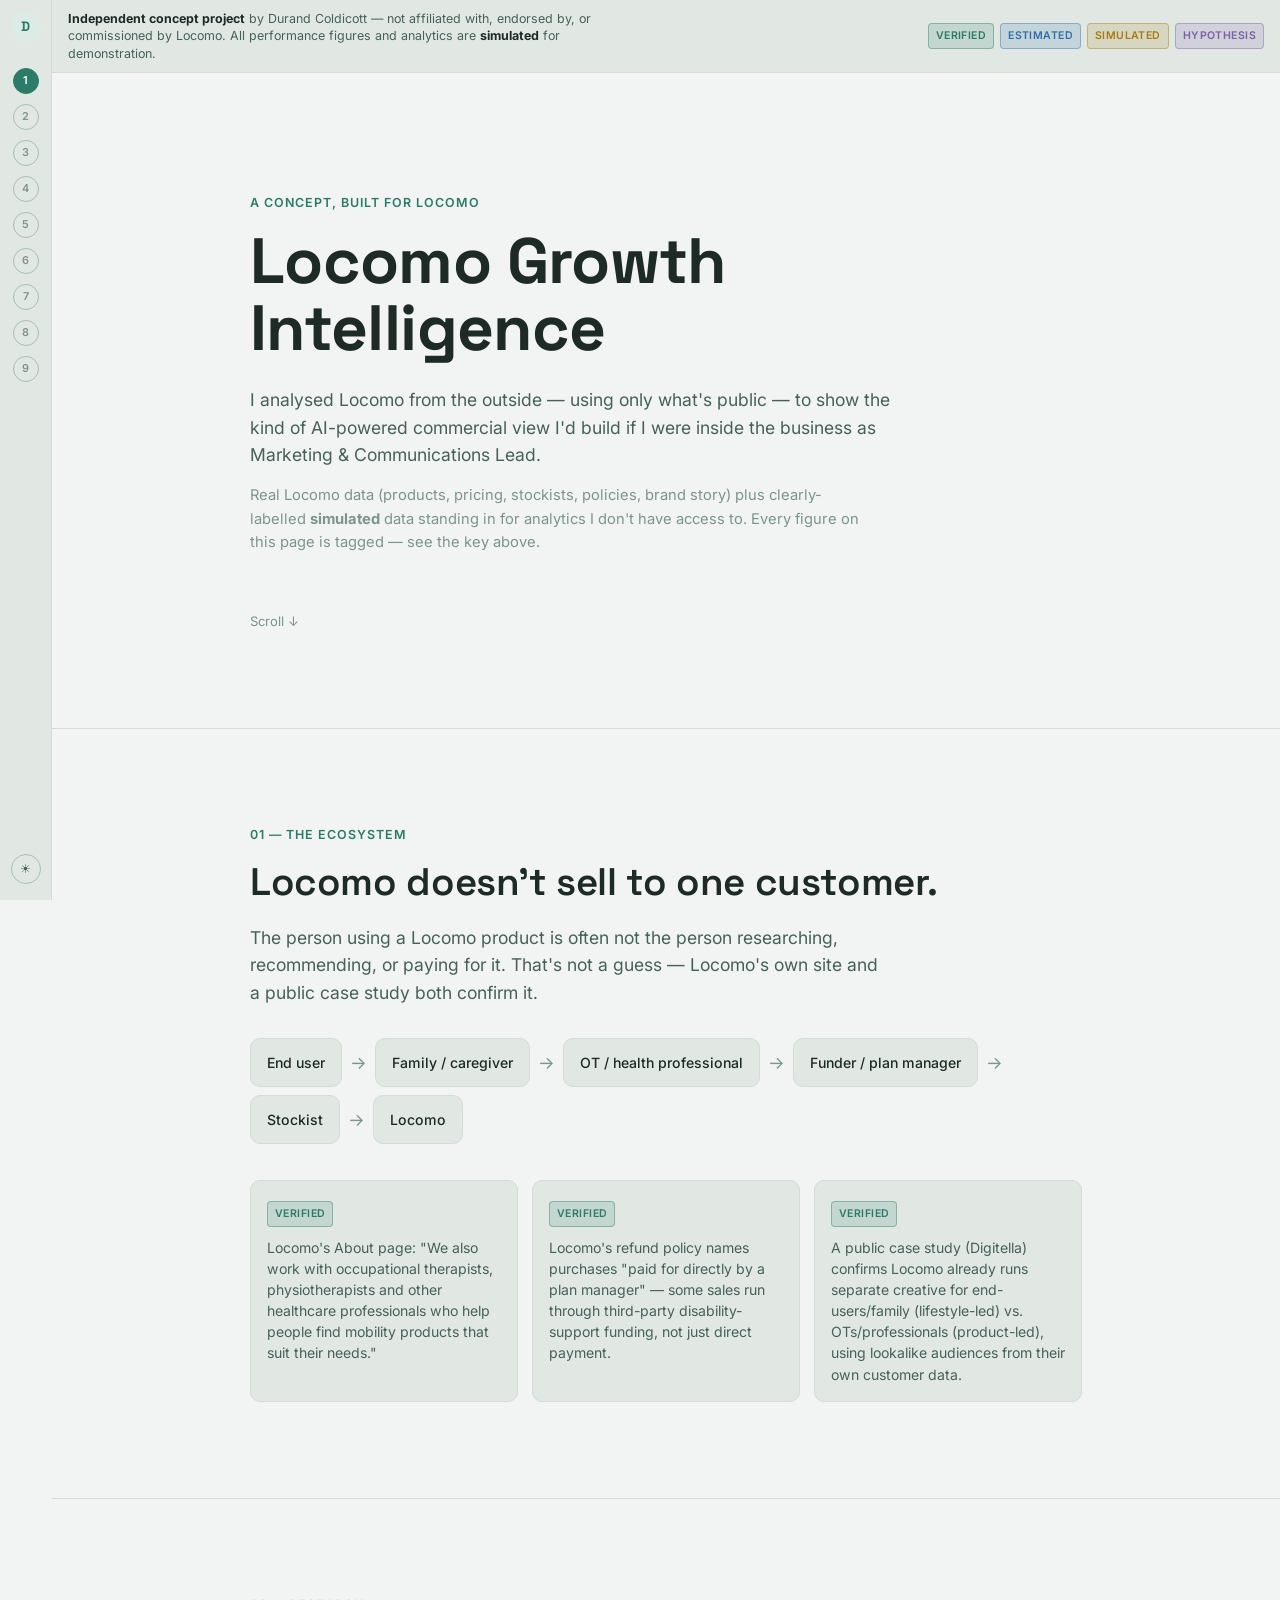
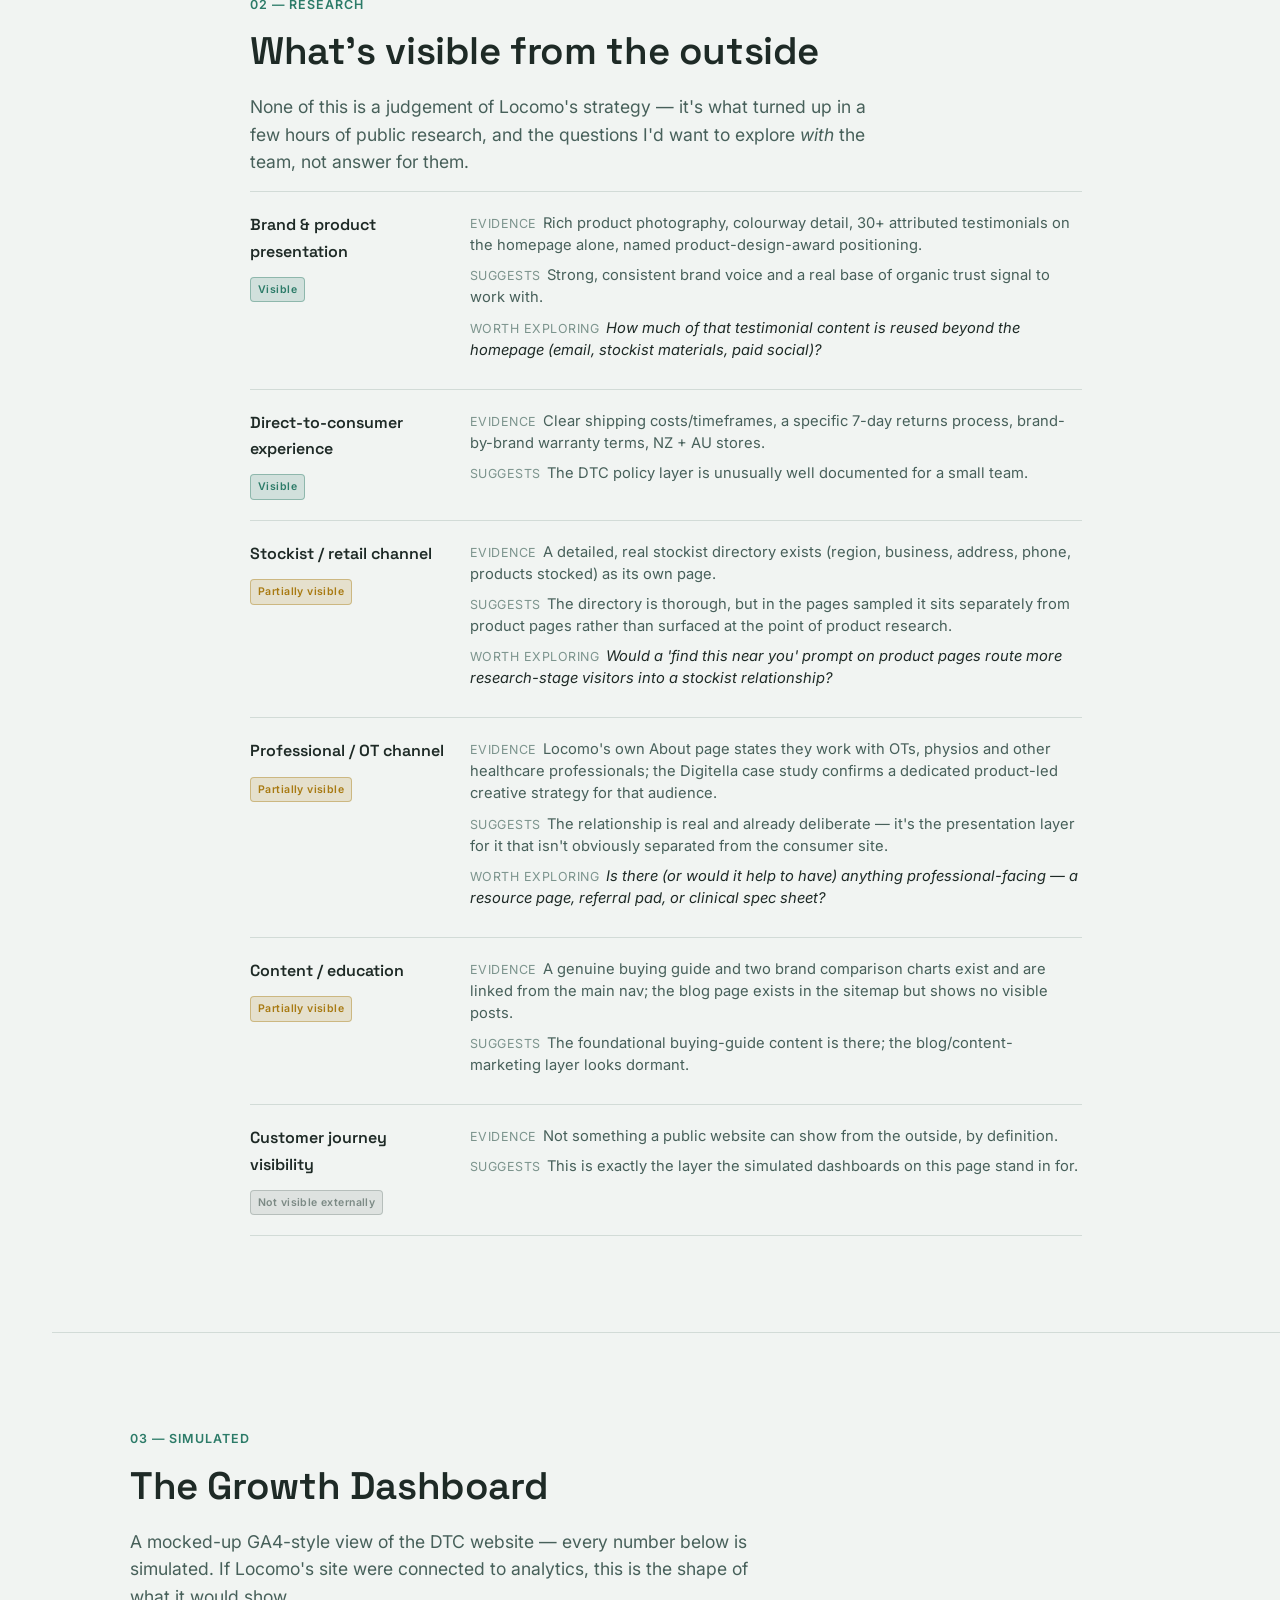
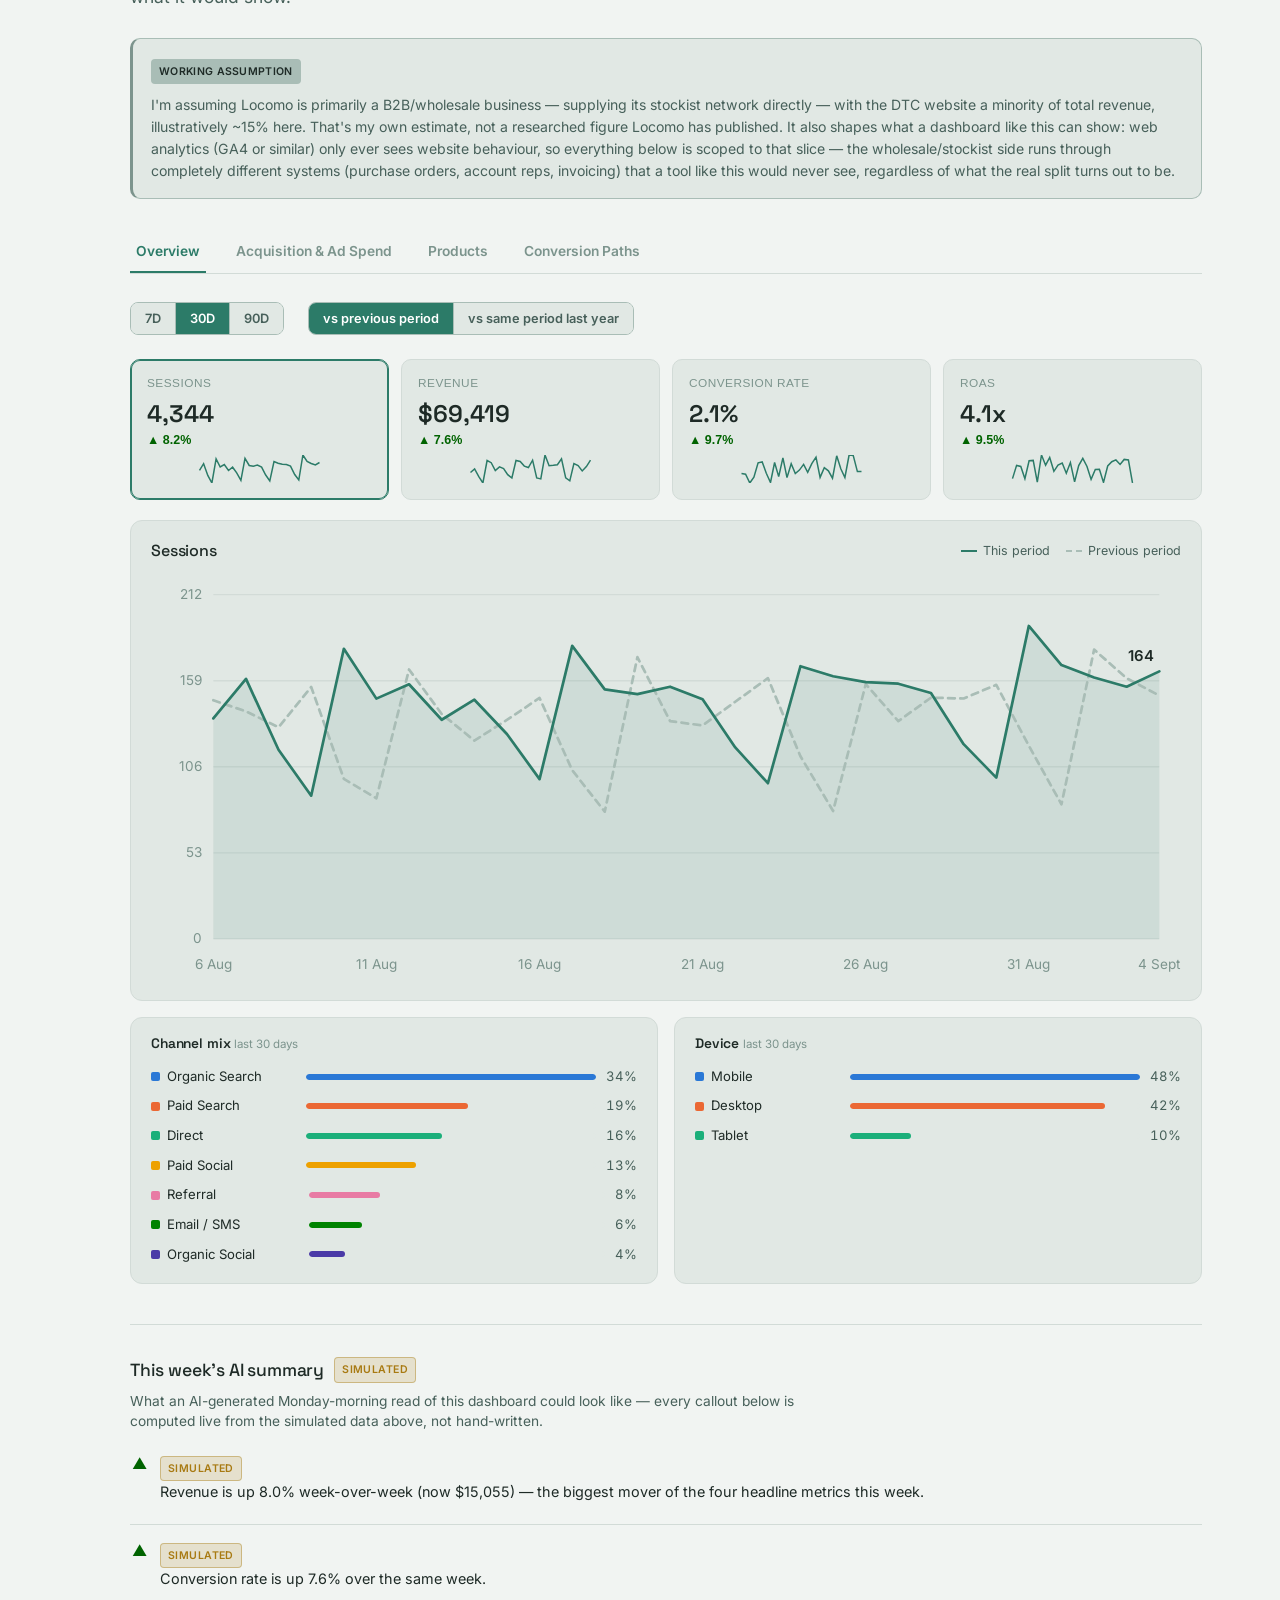
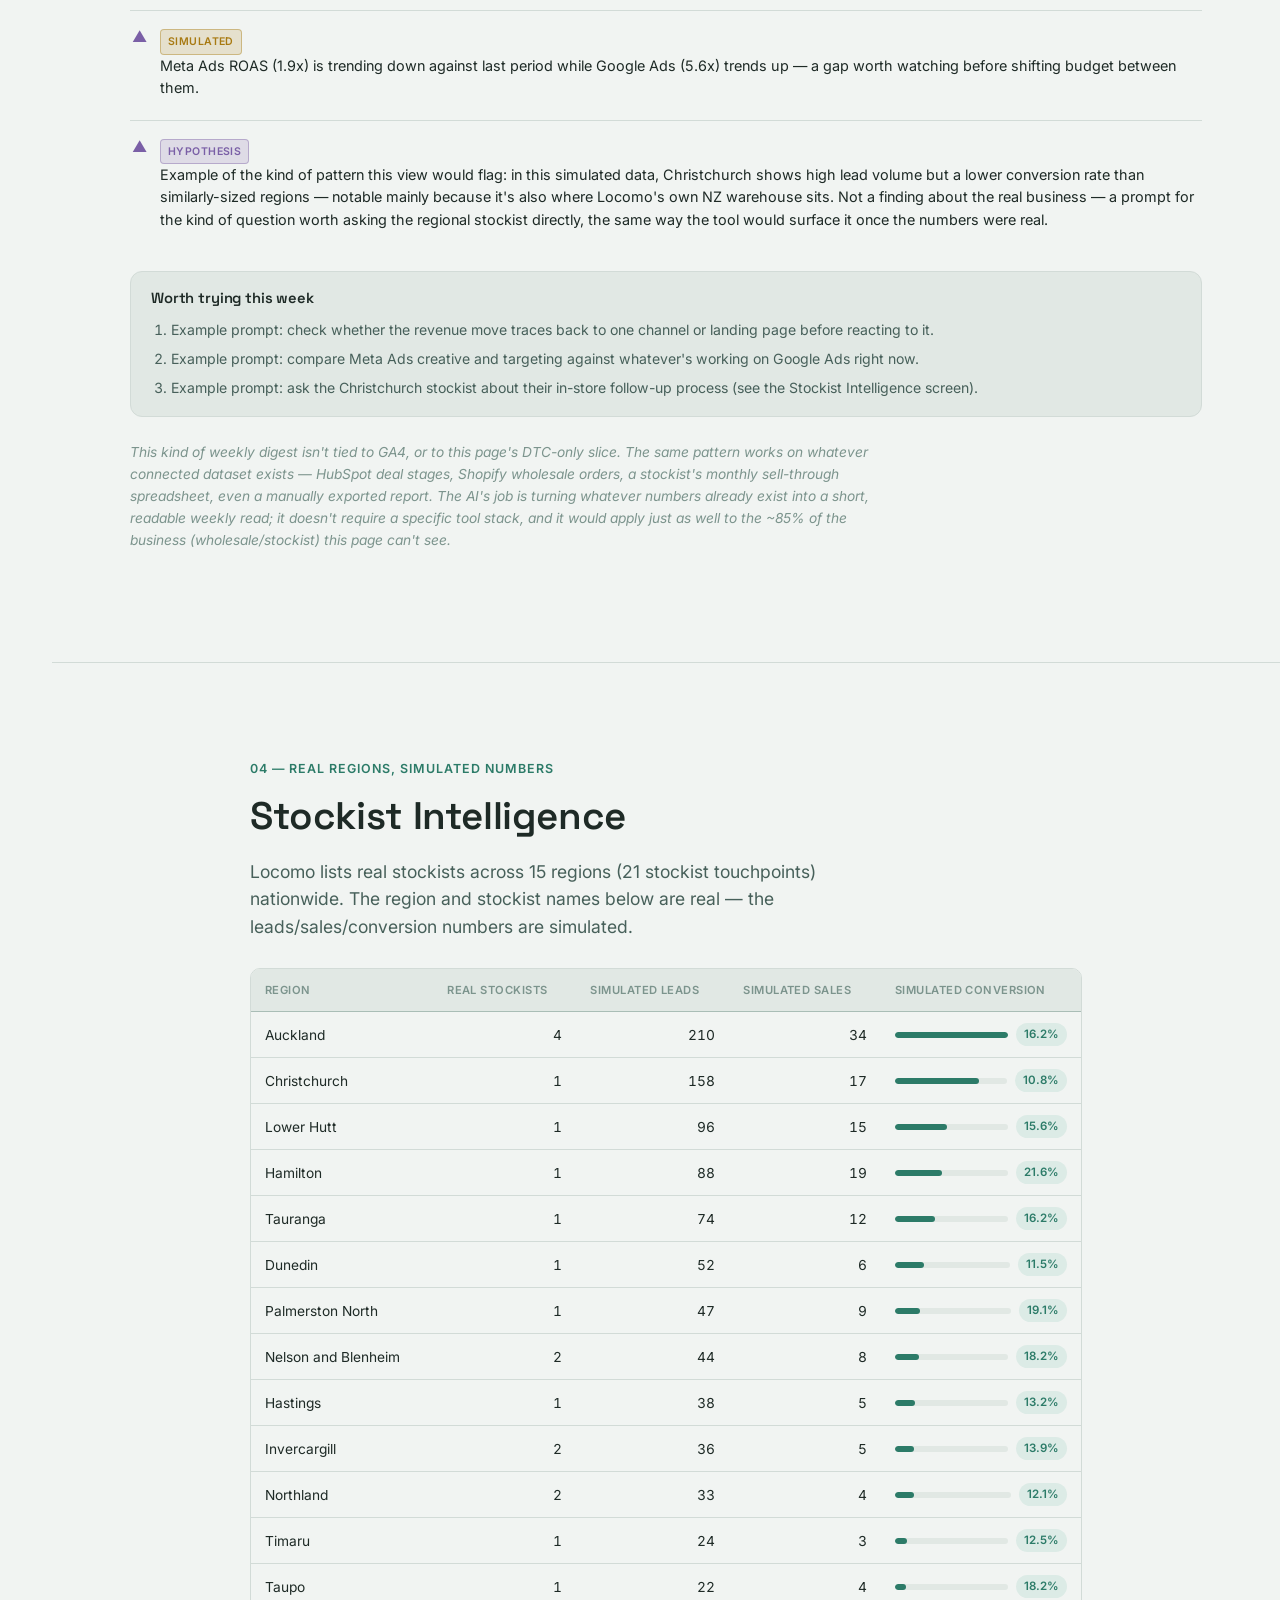
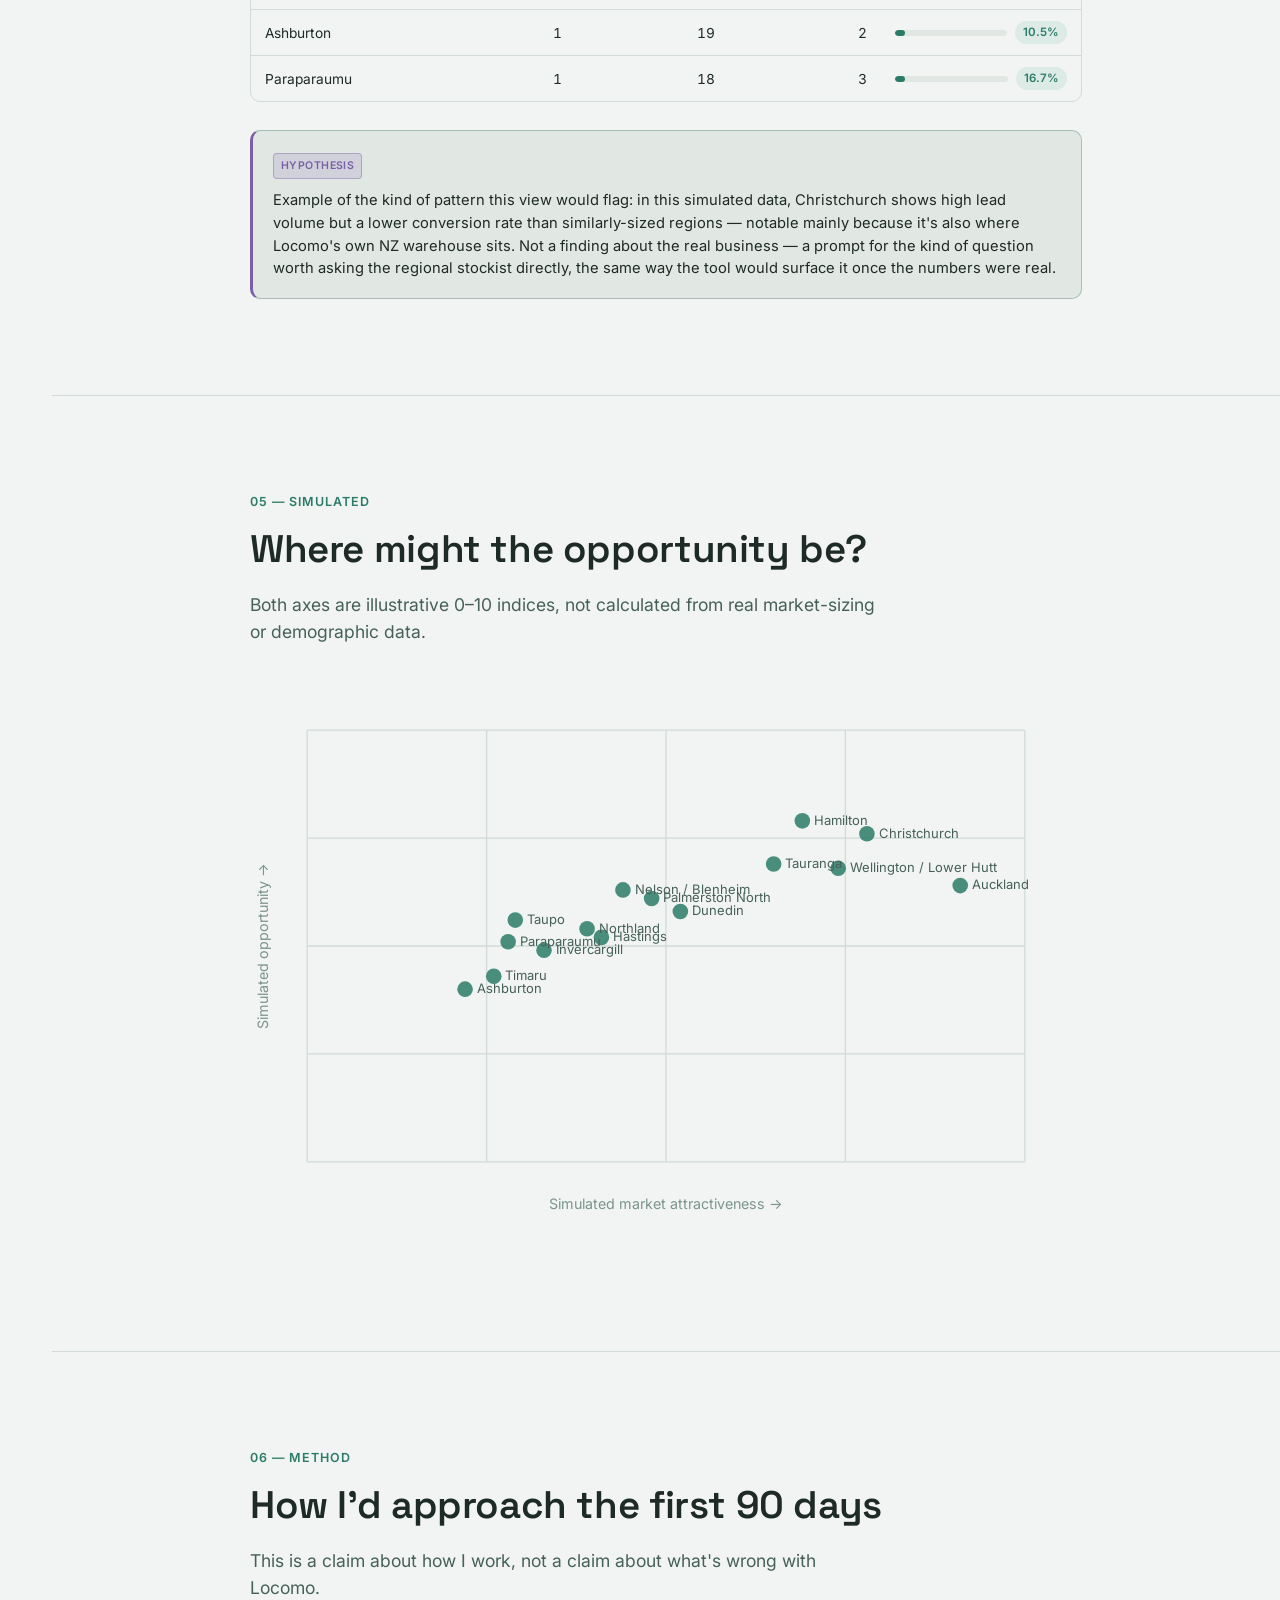
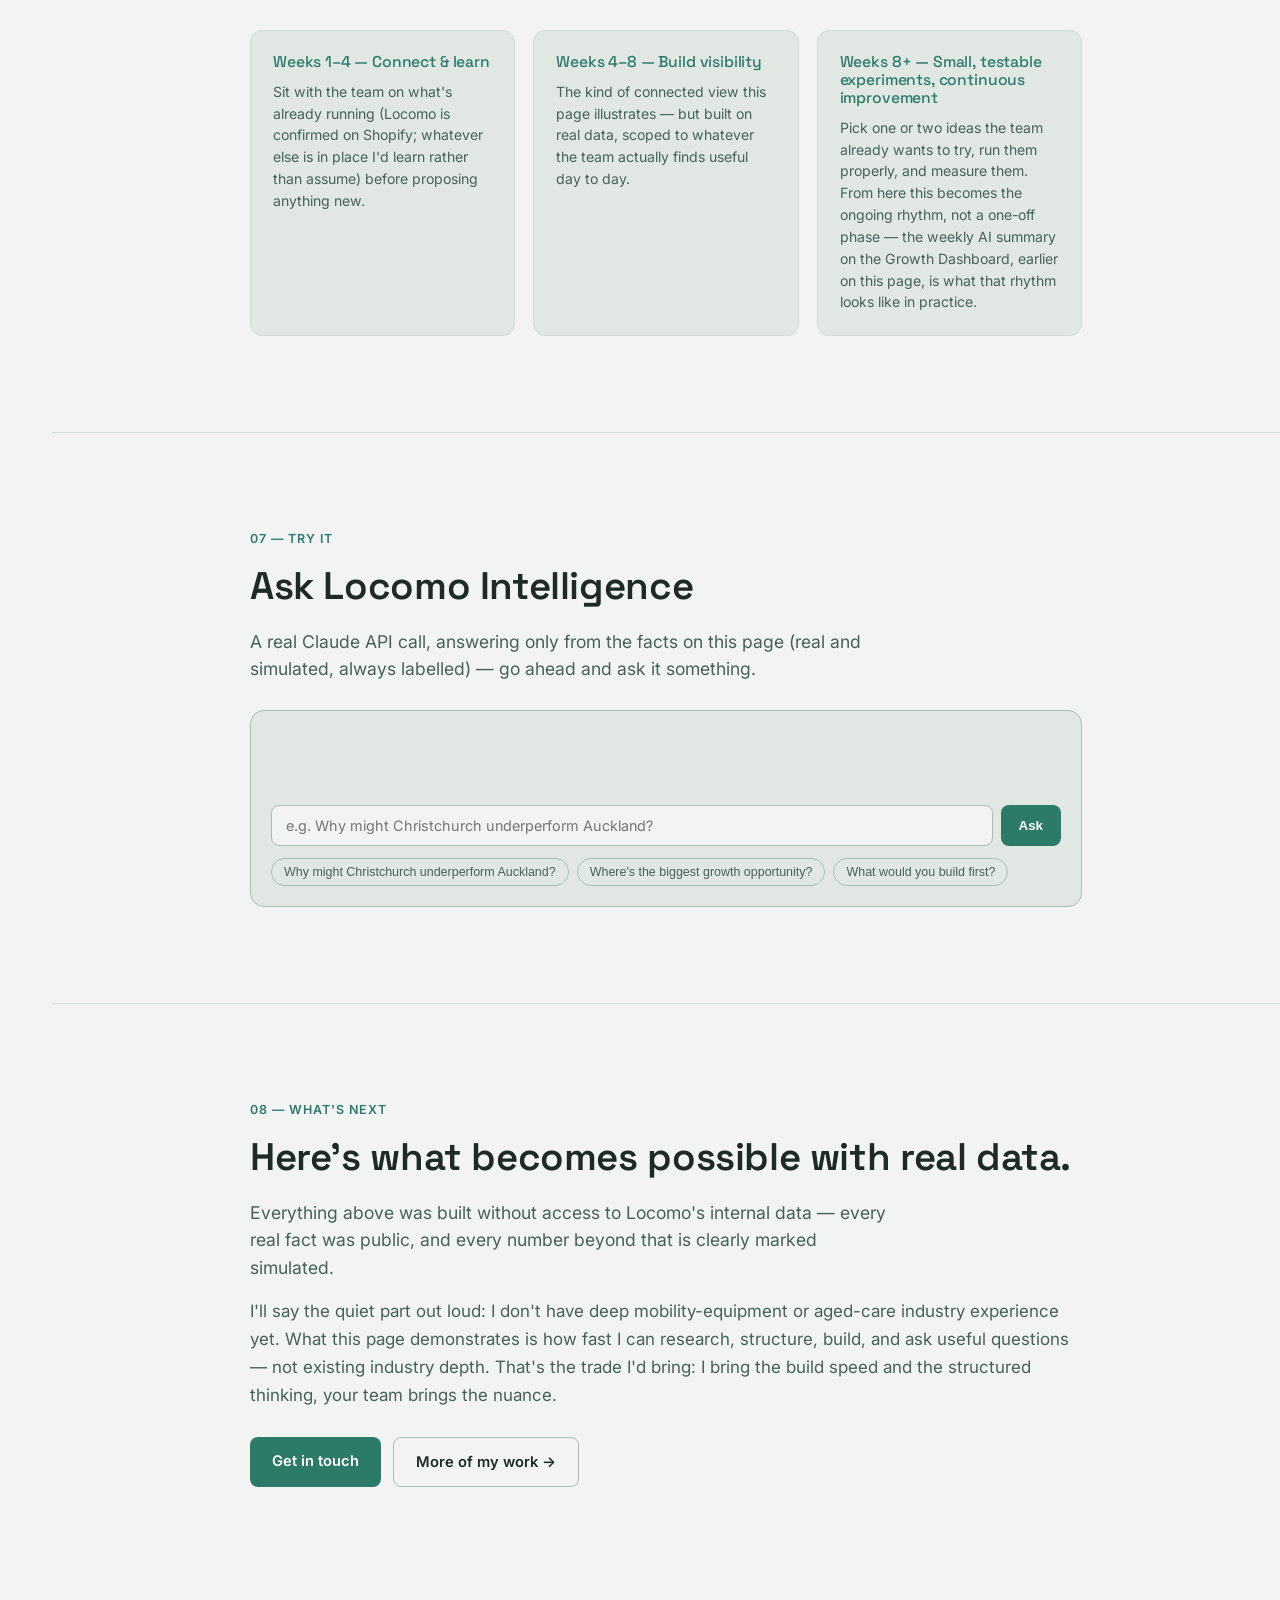
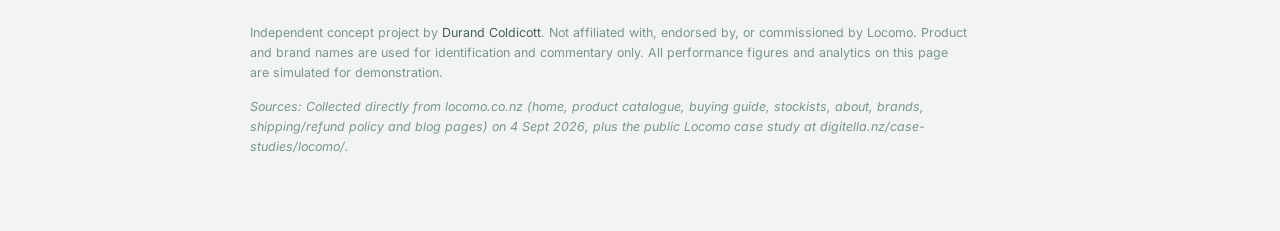
==== locomo/index.html @ 9920ca16 "Add unlisted /locomo concept page with its own AI chat demo Private, share-by-URL page for Locomo — " ====
<!DOCTYPE html>
<html lang="en">
<head>
	<script>
		(function () {
			var saved = localStorage.getItem("theme");
			var theme = saved || (window.matchMedia("(prefers-color-scheme: light)").matches ? "light" : "dark");
			document.documentElement.setAttribute("data-theme", theme);
		})();
	</script>
	<meta charset="utf-8" />
	<meta name="viewport" content="width=device-width, initial-scale=1" />
	<meta name="color-scheme" content="dark light" />
	<meta name="robots" content="noindex, nofollow" />
	<title>Locomo Growth Intelligence — a concept by Durand Coldicott</title>
	<meta name="description" content="An AI-built commercial concept for Locomo: real public data, clearly-labelled simulated dashboards, and a working AI chatbot — built by Durand Coldicott to show what's possible as Marketing & Communications Lead." />
	<link rel="icon" href="/images/gallery/favicon.png" type="image/png">
	<link rel="preconnect" href="https://fonts.googleapis.com">
	<link rel="preconnect" href="https://fonts.gstatic.com" crossorigin>
	<link href="https://fonts.googleapis.com/css2?family=Space+Grotesk:wght@500;600;700&family=Inter:wght@400;500;600&display=swap" rel="stylesheet">
	<link rel="stylesheet" href="/assets/css/main.css" />
	<link rel="stylesheet" href="assets/locomo.css" />
</head>
<body>

	<div id="lc-disclaimer">
		<p><strong>Independent concept project</strong> by Durand Coldicott — not affiliated with, endorsed by, or commissioned by Locomo. All performance figures and analytics are <strong>simulated</strong> for demonstration.</p>
		<div id="lc-legend">
			<span class="lc-tag lc-tag-verified">VERIFIED</span>
			<span class="lc-tag lc-tag-estimated">ESTIMATED</span>
			<span class="lc-tag lc-tag-simulated">SIMULATED</span>
			<span class="lc-tag lc-tag-hypothesis">HYPOTHESIS</span>
		</div>
	</div>

	<nav id="lc-rail" aria-label="Screen navigation">
		<a href="https://durand.nz" id="lc-rail-home" title="Back to durand.nz">D</a>
		<ol id="lc-rail-dots"></ol>
		<button id="lc-theme-toggle" aria-label="Toggle light and dark mode">
			<span class="lc-sun">☀</span><span class="lc-moon">●</span>
		</button>
	</nav>

	<main>

		<header class="lc-screen" id="s1" data-num="1" data-title="Cover">
			<div class="lc-container">
				<p class="lc-eyebrow">A concept, built for Locomo</p>
				<h1>Locomo Growth<br>Intelligence</h1>
				<p class="lc-lead">I analysed Locomo from the outside — using only what's public — to show the kind of AI-powered commercial view I'd build if I were inside the business as Marketing &amp; Communications Lead.</p>
				<p class="lc-method">Real Locomo data (products, pricing, stockists, policies, brand story) plus clearly-labelled <strong>simulated</strong> data standing in for analytics I don't have access to. Every figure on this page is tagged — see the key above.</p>
				<div class="lc-scroll-cue">Scroll ↓</div>
			</div>
		</header>

		<section class="lc-screen" id="s2" data-num="2" data-title="The Hidden Customer">
			<div class="lc-container">
				<p class="lc-eyebrow">01 — The ecosystem</p>
				<h2>Locomo doesn't sell to one customer.</h2>
				<p class="lc-lead">The person using a Locomo product is often not the person researching, recommending, or paying for it. That's not a guess — Locomo's own site and a public case study both confirm it.</p>

				<div id="lc-ecosystem-chain"></div>

				<div class="lc-cite-grid">
					<div class="lc-cite">
						<span class="lc-tag lc-tag-verified">VERIFIED</span>
						<p>Locomo's About page: "We also work with occupational therapists, physiotherapists and other healthcare professionals who help people find mobility products that suit their needs."</p>
					</div>
					<div class="lc-cite">
						<span class="lc-tag lc-tag-verified">VERIFIED</span>
						<p>Locomo's refund policy names purchases "paid for directly by a plan manager" — some sales run through third-party disability-support funding, not just direct payment.</p>
					</div>
					<div class="lc-cite">
						<span class="lc-tag lc-tag-verified">VERIFIED</span>
						<p>A public case study (Digitella) confirms Locomo already runs separate creative for end-users/family (lifestyle-led) vs. OTs/professionals (product-led), using lookalike audiences from their own customer data.</p>
					</div>
				</div>
			</div>
		</section>

		<section class="lc-screen" id="s3" data-num="3" data-title="What's visible">
			<div class="lc-container">
				<p class="lc-eyebrow">02 — Research</p>
				<h2>What's visible from the outside</h2>
				<p class="lc-lead">None of this is a judgement of Locomo's strategy — it's what turned up in a few hours of public research, and the questions I'd want to explore <em>with</em> the team, not answer for them.</p>

				<div id="lc-visibility-scan"></div>
			</div>
		</section>

		<section class="lc-screen lc-screen-wide" id="s4" data-num="4" data-title="The Growth Dashboard">
			<div class="lc-container lc-container-wide">
				<p class="lc-eyebrow">03 — Simulated</p>
				<h2>The Growth Dashboard</h2>
				<p class="lc-lead">A mocked-up GA4-style view of the DTC website — every number below is simulated. If Locomo's site were connected to analytics, this is the shape of what it would show.</p>

				<div class="lc-assumption-box">
					<span class="lc-tag lc-tag-assumption">WORKING ASSUMPTION</span>
					<p id="lc-b2b-context"></p>
				</div>

				<div class="lc-dash-tabs" role="tablist">
					<button class="lc-dash-tab active" data-tab="overview" role="tab" aria-selected="true">Overview</button>
					<button class="lc-dash-tab" data-tab="acquisition" role="tab" aria-selected="false">Acquisition &amp; Ad Spend</button>
					<button class="lc-dash-tab" data-tab="products" role="tab" aria-selected="false">Products</button>
					<button class="lc-dash-tab" data-tab="paths" role="tab" aria-selected="false">Conversion Paths</button>
				</div>

				<div class="lc-dash-panel" data-panel="overview">
					<div class="lc-dash-controls">
						<div class="lc-range-group" role="group" aria-label="Date range">
							<button class="lc-range-btn" data-range="7">7D</button>
							<button class="lc-range-btn active" data-range="30">30D</button>
							<button class="lc-range-btn" data-range="90">90D</button>
						</div>
						<div class="lc-compare-group" role="group" aria-label="Comparison">
							<button class="lc-compare-btn active" data-compare="previous">vs previous period</button>
							<button class="lc-compare-btn" data-compare="yoy">vs same period last year</button>
						</div>
					</div>

					<div class="lc-kpi-row" id="lc-kpi-row"></div>

					<div class="lc-chart-card">
						<div class="lc-chart-head">
							<h3 id="lc-trend-title">Sessions</h3>
							<div class="lc-chart-legend" id="lc-trend-legend"></div>
						</div>
						<div id="lc-trend-chart"></div>
					</div>

					<div class="lc-dash-subgrid">
						<div class="lc-subcard">
							<h4>Channel mix <span class="lc-subcard-note">last 30 days</span></h4>
							<div id="lc-channel-mini"></div>
						</div>
						<div class="lc-subcard">
							<h4>Device <span class="lc-subcard-note">last 30 days</span></h4>
							<div id="lc-device-mini"></div>
						</div>
					</div>
				</div>

				<div class="lc-dash-panel" data-panel="acquisition" hidden>
					<p class="lc-dash-panel-note">Last 30 days, simulated.</p>
					<div class="lc-roas-hero" id="lc-roas-hero"></div>
					<div id="lc-adspend-table"></div>
					<h4 class="lc-dash-subhead">All channels</h4>
					<div id="lc-channel-table"></div>
				</div>

				<div class="lc-dash-panel" data-panel="products" hidden>
					<p class="lc-dash-panel-note">Real products &amp; prices; views, conversion and attach rate simulated. Last 30 days.</p>
					<div id="lc-product-table"></div>
					<div class="lc-insight-card" id="lc-product-insight"></div>
				</div>

				<div class="lc-dash-panel" data-panel="paths" hidden>
					<p class="lc-dash-panel-note">Last 30 days, simulated.</p>
					<div id="lc-funnel"></div>
					<h4 class="lc-dash-subhead">Top conversion paths</h4>
					<div id="lc-paths-table"></div>
				</div>

				<div class="lc-weekly">
					<div class="lc-weekly-head">
						<h3>This week's AI summary</h3>
						<span class="lc-tag lc-tag-simulated">SIMULATED</span>
					</div>
					<p class="lc-weekly-sub">What an AI-generated Monday-morning read of this dashboard could look like — every callout below is computed live from the simulated data above, not hand-written.</p>

					<div id="lc-weekly-callouts"></div>

					<div class="lc-weekly-actions">
						<h4>Worth trying this week</h4>
						<ol id="lc-weekly-actions-list"></ol>
					</div>

					<p class="lc-weekly-generalize">This kind of weekly digest isn't tied to GA4, or to this page's DTC-only slice. The same pattern works on whatever connected dataset exists — HubSpot deal stages, Shopify wholesale orders, a stockist's monthly sell-through spreadsheet, even a manually exported report. The AI's job is turning whatever numbers already exist into a short, readable weekly read; it doesn't require a specific tool stack, and it would apply just as well to the ~85% of the business (wholesale/stockist) this page can't see.</p>
				</div>
			</div>
		</section>

		<section class="lc-screen" id="s5" data-num="5" data-title="Stockist Intelligence">
			<div class="lc-container">
				<p class="lc-eyebrow">04 — Real regions, simulated numbers</p>
				<h2>Stockist Intelligence</h2>
				<p class="lc-lead" id="lc-stockist-lead"></p>

				<div id="lc-stockist-table"></div>
				<div class="lc-insight-card" id="lc-stockist-insight"></div>
			</div>
		</section>

		<section class="lc-screen" id="s7" data-num="6" data-title="Geographic Opportunity">
			<div class="lc-container">
				<p class="lc-eyebrow">05 — Simulated</p>
				<h2>Where might the opportunity be?</h2>
				<p class="lc-lead" id="lc-geo-lead"></p>

				<div id="lc-geo-chart"></div>
			</div>
		</section>

		<section class="lc-screen" id="s8" data-num="7" data-title="First 90 Days">
			<div class="lc-container">
				<p class="lc-eyebrow">06 — Method</p>
				<h2>How I'd approach the first 90 days</h2>
				<p class="lc-lead">This is a claim about how I work, not a claim about what's wrong with Locomo.</p>

				<div id="lc-roadmap"></div>
			</div>
		</section>

		<section class="lc-screen" id="s9" data-num="8" data-title="Ask Locomo Intelligence">
			<div class="lc-container">
				<p class="lc-eyebrow">07 — Try it</p>
				<h2>Ask Locomo Intelligence</h2>
				<p class="lc-lead">A real Claude API call, answering only from the facts on this page (real and simulated, always labelled) — go ahead and ask it something.</p>

				<div id="lc-chat">
					<div id="lc-chat-thread" aria-live="polite"></div>
					<form id="lc-chat-form">
						<input type="text" id="lc-chat-input" placeholder="e.g. Why might Christchurch underperform Auckland?" maxlength="500" autocomplete="off" />
						<button type="submit" id="lc-chat-send">Ask</button>
					</form>
					<div class="lc-chat-suggestions">
						<button type="button" data-q="Why might Christchurch underperform Auckland?">Why might Christchurch underperform Auckland?</button>
						<button type="button" data-q="Where's the biggest growth opportunity?">Where's the biggest growth opportunity?</button>
						<button type="button" data-q="What would you build first?">What would you build first?</button>
					</div>
					<div id="lc-chat-limit" hidden>
						<p>Have more questions? <a href="https://durand.nz/#contact">Get in touch</a> and let's talk properly.</p>
					</div>
				</div>
			</div>
		</section>

		<section class="lc-screen" id="s10" data-num="9" data-title="Closing">
			<div class="lc-container">
				<p class="lc-eyebrow">08 — What's next</p>
				<h2>Here's what becomes possible with real data.</h2>
				<p class="lc-lead">Everything above was built without access to Locomo's internal data — every real fact was public, and every number beyond that is clearly marked simulated.</p>
				<p>I'll say the quiet part out loud: I don't have deep mobility-equipment or aged-care industry experience yet. What this page demonstrates is how fast I can research, structure, build, and ask useful questions — not existing industry depth. That's the trade I'd bring: I bring the build speed and the structured thinking, your team brings the nuance.</p>

				<div class="lc-closing-actions">
					<a class="lc-btn" href="mailto:durandcoldicott@gmail.com?subject=Locomo%20Growth%20Intelligence">Get in touch</a>
					<a class="lc-btn lc-btn-ghost" href="https://durand.nz">More of my work →</a>
				</div>
			</div>
		</section>

	</main>

	<footer id="lc-footer">
		<div class="lc-container">
			<p>Independent concept project by <a href="https://durand.nz">Durand Coldicott</a>. Not affiliated with, endorsed by, or commissioned by Locomo. Product and brand names are used for identification and commentary only. All performance figures and analytics on this page are simulated for demonstration.</p>
			<p class="lc-source-note" id="lc-source-note"></p>
		</div>
	</footer>

	<script type="module" src="assets/locomo.js"></script>
</body>
</html>
---- assets/css/main.css ----
/* durand.nz — custom build */

:root {
	/* Dark theme (default) */
	--bg: #3D3522;
	--bg-rgb: 61, 53, 34;
	--bg-elevated: #4A442D;
	--bg-elevated-2: #56502F;
	--text: #CAF7E2;
	--text-muted: #9CBFA8;
	--text-faint: #6E7D6A;
	--accent: #58B09C;
	--accent-rgb: 88, 176, 156;
	--accent-text: #58B09C;
	--accent-dim: #386150;
	--on-accent: #23291F;
	--border: #4F4930;
	--border-strong: #6B6242;
	--danger: #E8A25A;
	--max: 960px;
	--font-display: "Space Grotesk", "Segoe UI", system-ui, sans-serif;
	--font-body: "Inter", "Segoe UI", system-ui, sans-serif;
}

:root[data-theme="light"] {
	--bg: #E6E8E6;
	--bg-rgb: 230, 232, 230;
	--bg-elevated: #CED0CE;
	--bg-elevated-2: #C3C6C2;
	--text: #3F403F;
	--text-muted: #475841;
	--text-faint: #7C8A80;
	--accent: #58B09C;
	--accent-text: #386150;
	--accent-dim: #2C4D3F;
	--on-accent: #F4FBF7;
	--border: #CED0CE;
	--border-strong: #9FB8AD;
	--danger: #B5691F;
}

* { box-sizing: border-box; }

html { scroll-behavior: smooth; }

body {
	margin: 0;
	background: var(--bg);
	color: var(--text);
	font-family: var(--font-body);
	font-size: 17px;
	line-height: 1.65;
	-webkit-font-smoothing: antialiased;
	transition: background-color 0.25s ease, color 0.25s ease;
}

img { max-width: 100%; display: block; }

a { color: var(--accent-text); text-decoration: none; }
a:hover { text-decoration: underline; }

h1, h2, h3, h4 {
	font-family: var(--font-display);
	font-weight: 600;
	line-height: 1.15;
	margin: 0 0 0.5em;
	letter-spacing: -0.01em;
}

h1 { font-size: clamp(2.6rem, 6vw, 4.4rem); font-weight: 700; }
h2 { font-size: clamp(1.7rem, 3.2vw, 2.4rem); }
h3 { font-size: 1.15rem; color: var(--text-muted); font-weight: 500; }

p { margin: 0 0 1.1em; color: var(--text-muted); }
p.lead { color: var(--text); font-size: 1.1rem; }

.container {
	max-width: var(--max);
	margin: 0 auto;
	padding: 0 28px;
}

section {
	padding: 96px 0;
	border-bottom: 1px solid var(--border);
}

section:last-of-type { border-bottom: none; }

.eyebrow {
	display: inline-block;
	font-family: var(--font-display);
	font-size: 0.8rem;
	letter-spacing: 0.14em;
	text-transform: uppercase;
	color: var(--accent-text);
	margin-bottom: 14px;
}

/* Reveal-on-scroll */
.reveal { opacity: 0; transform: translateY(16px); transition: opacity 0.6s ease, transform 0.6s ease; }
.reveal.is-visible { opacity: 1; transform: none; }

/* Nav */
#site-nav {
	position: sticky;
	top: 0;
	z-index: 50;
	display: flex;
	align-items: center;
	justify-content: space-between;
	padding: 18px 28px;
	background: rgba(var(--bg-rgb), 0.82);
	backdrop-filter: blur(10px);
	transition: background-color 0.25s ease;
	border-bottom: 1px solid var(--border);
}

#site-nav .brand {
	font-family: var(--font-display);
	font-weight: 700;
	color: var(--text);
	letter-spacing: -0.02em;
}
#site-nav .brand:hover { text-decoration: none; }

#site-nav ul {
	list-style: none;
	display: flex;
	gap: 26px;
	margin: 0;
	padding: 0;
}

#site-nav a {
	color: var(--text-muted);
	font-size: 0.92rem;
}
#site-nav a:hover { color: var(--text); text-decoration: none; }

#nav-toggle {
	display: none;
	background: none;
	border: 1px solid var(--border-strong);
	border-radius: 8px;
	color: var(--text);
	padding: 8px 12px;
	font-family: var(--font-body);
}

.nav-right { display: flex; align-items: center; gap: 18px; }

#theme-toggle {
	background: none;
	border: 1px solid var(--border-strong);
	border-radius: 8px;
	color: var(--text-muted);
	width: 36px;
	height: 36px;
	display: flex;
	align-items: center;
	justify-content: center;
	cursor: pointer;
	font-size: 0.95rem;
	transition: color 0.2s ease, border-color 0.2s ease;
}
#theme-toggle:hover { color: var(--accent-text); border-color: var(--accent); }
#theme-toggle .fa-sun, #theme-toggle .fa-moon { display: none; }
:root[data-theme="dark"] #theme-toggle .fa-sun,
:root:not([data-theme]) #theme-toggle .fa-sun { display: inline-block; }
:root[data-theme="light"] #theme-toggle .fa-moon { display: inline-block; }

/* Hero */
#hero {
	padding-top: 72px;
	padding-bottom: 80px;
	border-bottom: 1px solid var(--border);
}

#hero .kia-ora { color: var(--accent-text); font-family: var(--font-display); margin-bottom: 4px; }

#hero .role-line {
	font-size: 1.05rem;
	color: var(--text-muted);
	margin: 10px 0 34px;
}
#hero .role-line strong { color: var(--text); font-weight: 500; }

/* Chat concierge */
#concierge {
	background: var(--bg-elevated);
	border: 1px solid var(--border-strong);
	border-radius: 16px;
	padding: 22px;
	max-width: 620px;
}

#concierge .concierge-label {
	display: flex;
	align-items: center;
	gap: 8px;
	font-family: var(--font-display);
	font-size: 0.85rem;
	color: var(--text);
	margin-bottom: 14px;
}

#concierge .concierge-label .dot {
	width: 8px; height: 8px; border-radius: 50%;
	background: var(--accent);
	box-shadow: 0 0 0 3px rgba(111, 214, 160, 0.18);
}

#concierge-thread {
	display: flex;
	flex-direction: column;
	gap: 10px;
	max-height: 320px;
	overflow-y: auto;
	margin-bottom: 14px;
}
#concierge-thread:empty { display: none; }

.msg {
	padding: 10px 14px;
	border-radius: 12px;
	font-size: 0.94rem;
	line-height: 1.5;
	max-width: 88%;
}
.msg-user {
	align-self: flex-end;
	background: var(--accent);
	color: var(--on-accent);
	border-bottom-right-radius: 4px;
}
.msg-assistant {
	align-self: flex-start;
	background: var(--bg-elevated-2);
	color: var(--text);
	border: 1px solid var(--border);
	border-bottom-left-radius: 4px;
}
.msg-error {
	align-self: flex-start;
	background: var(--bg-elevated-2);
	color: var(--danger);
	border: 1px solid var(--border-strong);
	font-size: 0.88rem;
}
.msg-typing { display: inline-flex; gap: 4px; align-items: center; }
.msg-typing span {
	width: 5px; height: 5px; border-radius: 50%;
	background: var(--text-faint);
	animation: typing 1.1s infinite ease-in-out;
}
.msg-typing span:nth-child(2) { animation-delay: 0.15s; }
.msg-typing span:nth-child(3) { animation-delay: 0.3s; }
@keyframes typing { 0%, 60%, 100% { opacity: 0.3; } 30% { opacity: 1; } }

#concierge-form { display: flex; gap: 8px; }

#concierge-input {
	flex: 1;
	background: var(--bg);
	border: 1px solid var(--border-strong);
	border-radius: 10px;
	padding: 12px 14px;
	color: var(--text);
	font-family: var(--font-body);
	font-size: 0.95rem;
}
#concierge-input:focus { outline: none; border-color: var(--accent); }
#concierge-input::placeholder { color: var(--text-faint); }

#concierge-send {
	background: var(--accent);
	color: var(--on-accent);
	border: none;
	border-radius: 10px;
	padding: 0 18px;
	font-family: var(--font-display);
	font-weight: 600;
	cursor: pointer;
}
#concierge-send:disabled { opacity: 0.5; cursor: default; }
#concierge-send:hover:not(:disabled) { background: var(--accent-dim); }

.concierge-suggestions {
	display: flex;
	flex-wrap: wrap;
	gap: 8px;
	margin-top: 12px;
}
.concierge-suggestions button {
	background: none;
	border: 1px solid var(--border-strong);
	color: var(--text-muted);
	border-radius: 999px;
	padding: 6px 13px;
	font-size: 0.82rem;
	cursor: pointer;
	font-family: var(--font-body);
}
.concierge-suggestions button:hover { color: var(--text); border-color: var(--accent); }

#concierge-limit {
	margin-top: 12px;
	padding: 12px 14px;
	background: var(--bg);
	border: 1px solid var(--border);
	border-radius: 10px;
}
#concierge-limit p { margin: 0; font-size: 0.88rem; color: var(--text-muted); }
#concierge-limit a { color: var(--accent-text); font-weight: 600; }

/* Pillars (Capabilities) */
.pillars {
	display: grid;
	grid-template-columns: repeat(auto-fit, minmax(230px, 1fr));
	gap: 20px;
	margin-top: 40px;
}
.pillar {
	background: var(--bg-elevated);
	border: 1px solid var(--border);
	border-radius: 14px;
	padding: 26px;
}
.pillar h3 { color: var(--text); font-size: 1.1rem; margin-bottom: 10px; }
.pillar p { margin: 0; font-size: 0.95rem; }

/* Approach: process tile grid */
.tile-grid {
	display: grid;
	grid-template-columns: repeat(3, 1fr);
	gap: 18px;
	margin-top: 40px;
}
.tile {
	position: relative;
	background: var(--bg-elevated);
	border: 1px solid var(--border);
	border-radius: 18px;
	padding: 26px 20px;
	display: flex;
	flex-direction: column;
	align-items: flex-start;
	gap: 14px;
}
.tile-number {
	font-family: var(--font-display);
	font-size: 0.76rem;
	color: var(--text-faint);
	letter-spacing: 0.06em;
}
.tile-icon {
	width: 54px;
	height: 54px;
	border-radius: 14px;
	background: rgba(var(--accent-rgb), 0.15);
	color: var(--accent-text);
	display: flex;
	align-items: center;
	justify-content: center;
	font-size: 1.3rem;
}
.tile-label { font-size: 1rem; color: var(--text); line-height: 1.35; }
.tile-loop-point { border-color: var(--accent); }
.tile-loop-point .tile-icon { background: var(--accent); color: var(--on-accent); }
.tile-loop-tag {
	display: flex;
	align-items: center;
	gap: 5px;
	font-size: 0.76rem;
	color: var(--accent-text);
	margin-top: -6px;
}
.tile-loop-tag i { font-size: 0.65rem; }

/* Examples */
.examples { margin-top: 64px; }
.examples-heading {
	color: var(--text);
	font-size: 1.05rem;
	text-align: center;
	margin-bottom: 28px;
}
.examples-grid {
	display: grid;
	grid-template-columns: repeat(3, 1fr);
	gap: 18px;
}
.example-card {
	background: var(--bg-elevated);
	border: 1px solid var(--border);
	border-radius: 14px;
	padding: 22px;
	border-bottom: 3px solid var(--accent);
}
.example-icon {
	display: flex;
	align-items: center;
	justify-content: center;
	width: 42px;
	height: 42px;
	border-radius: 10px;
	background: rgba(var(--accent-rgb), 0.16);
	color: var(--accent-text);
	font-size: 1.05rem;
	margin-bottom: 14px;
}
.example-tag {
	display: block;
	font-family: var(--font-display);
	font-size: 0.72rem;
	text-transform: uppercase;
	letter-spacing: 0.08em;
	color: var(--text-faint);
	margin-bottom: 8px;
}
.example-title { margin: 0; color: var(--text); font-size: 1rem; line-height: 1.4; }

/* Gallery */
.gallery {
	display: grid;
	grid-template-columns: repeat(3, 1fr);
	gap: 14px;
	margin-top: 36px;
}
.gallery-item {
	overflow: hidden;
	border-radius: 10px;
	aspect-ratio: 4 / 3;
}
.gallery img {
	width: 100%; height: 100%; object-fit: cover;
	transition: transform 0.4s ease;
}
.gallery-item:hover img { transform: scale(1.05); }

/* Contact intro */
.contact-intro {
	display: flex;
	align-items: center;
	gap: 32px;
	margin-bottom: 40px;
}
.contact-photo {
	width: 140px;
	height: 140px;
	border-radius: 50%;
	object-fit: cover;
	flex-shrink: 0;
	border: 3px solid var(--border-strong);
}
.contact-intro h2, .contact-intro p.lead { margin-bottom: 0.4em; }

/* Buttons */
.btn {
	display: inline-block;
	font-family: var(--font-display);
	font-weight: 600;
	padding: 13px 24px;
	border-radius: 10px;
	background: var(--accent);
	color: var(--on-accent);
	border: none;
	cursor: pointer;
	font-size: 0.95rem;
}
.btn:hover { background: var(--accent-dim); text-decoration: none; }
.btn-ghost {
	background: none;
	border: 1px solid var(--border-strong);
	color: var(--text);
}
.btn-ghost:hover { border-color: var(--accent); background: none; }

/* Form */
.field-row { display: flex; gap: 14px; margin-bottom: 14px; }
.field-row .field { flex: 1; }
input[type="text"], input[type="email"], textarea {
	width: 100%;
	background: var(--bg-elevated);
	border: 1px solid var(--border-strong);
	border-radius: 10px;
	padding: 12px 14px;
	color: var(--text);
	font-family: var(--font-body);
	font-size: 0.98rem;
}
textarea { resize: vertical; min-height: 130px; }
input:focus, textarea:focus { outline: none; border-color: var(--accent); }

/* Footer */
footer {
	padding: 60px 0 40px;
}
footer .items {
	display: grid;
	grid-template-columns: repeat(4, 1fr);
	gap: 24px;
	list-style: none;
	margin: 0;
	padding: 0;
}
footer h3 { margin-bottom: 6px; }
footer .icons { list-style: none; display: flex; gap: 14px; margin: 0; padding: 0; }
footer .icons a { color: var(--text-muted); font-size: 1.1rem; }
footer .icons a:hover { color: var(--accent-text); }
footer .icons .label { display: none; }

.copyright { color: var(--text-faint); font-size: 0.82rem; margin-top: 40px; }

/* Responsive */
@media (max-width: 760px) {
	section { padding: 64px 0; }
	#site-nav ul { display: none; }
	#nav-toggle { display: block; }
	.pillars { grid-template-columns: 1fr; }
	.gallery { grid-template-columns: repeat(2, 1fr); }
	.tile-grid { grid-template-columns: 1fr; }
	.examples-grid { grid-template-columns: 1fr; }
	.field-row { flex-direction: column; gap: 0; }
	footer .items { grid-template-columns: repeat(2, 1fr); }
	#concierge { padding: 16px; }
	.contact-intro { flex-direction: column; align-items: flex-start; gap: 20px; }
}
---- locomo/assets/locomo.css ----
/* Locomo Growth Intelligence — case-study page styles.
   Loaded after /assets/css/main.css: inherits its reset, fonts, and
   dark/light theme mechanics (data-theme on <html>), but defines its own
   token palette so this reads as "case study," not "personal homepage." */

:root {
	--bg: #12181A;
	--bg-elevated: #1B2427;
	--text: #E7F3EF;
	--text-muted: #8FB0A8;
	--text-faint: #5E7A73;
	--accent: #58B09C;
	--accent-dim: #2F5C4F;
	--on-accent: #0A1210;
	--border: #223330;
	--border-strong: #34504A;

	--lc-verified: #58B09C;
	--lc-estimated: #7FB3E0;
	--lc-simulated: #E0B24D;
	--lc-hypothesis: #B79EDB;
	--lc-not-visible: #6E7D7A;

	/* Dataviz categorical palette (skill-validated 8-hue set), dark steps,
	   checked against this surface (#12181A): all 8 pass contrast/CVD. */
	--cat-1: #3987E5; --cat-2: #D95926; --cat-3: #199E70; --cat-4: #C98500;
	--cat-5: #D55181; --cat-6: #008300; --cat-7: #9085E9; --cat-8: #E66767;
	--good: #0CA30C;
	--bad: #D03B3B;
	--chart-grid: var(--border);
}

:root[data-theme="light"] {
	--bg: #F1F4F2;
	--bg-elevated: #E1E8E4;
	--text: #1E2A26;
	--text-muted: #47605A;
	--text-faint: #7C948D;
	--accent: #2C7B68;
	--accent-dim: #DCEBE6;
	--on-accent: #FFFFFF;
	--border: #D2DBD7;
	--border-strong: #A9BDB6;

	--lc-verified: #2C7B68;
	--lc-estimated: #2F6FA8;
	--lc-simulated: #A87A12;
	--lc-hypothesis: #7A5FA6;
	--lc-not-visible: #7C8A85;

	/* Dataviz categorical palette, light steps, checked against this surface
	   (#F1F4F2): all 8 pass — 4 slots (orange/aqua/yellow/magenta) sit below
	   3:1 fill-contrast by design, so those are always paired with a visible
	   text label (never color alone) wherever they're used below. */
	--cat-1: #2A78D6; --cat-2: #EB6834; --cat-3: #1BAF7A; --cat-4: #EDA100;
	--cat-5: #E87BA4; --cat-6: #008300; --cat-7: #4A3AA7; --cat-8: #E34948;
	--good: #006300;
	--bad: #D03B3B;
	--chart-grid: var(--border);
}

body { background: var(--bg); color: var(--text); }
h1, h2, h3 { font-family: var(--font-display); color: var(--text); }

.lc-container { max-width: 880px; margin: 0 auto; padding: 0 24px; }

/* Disclaimer + confidence-key bar — persistent, always visible */
#lc-disclaimer {
	position: sticky; top: 0; z-index: 40;
	background: var(--bg-elevated); border-bottom: 1px solid var(--border);
	padding: 10px 16px 10px 68px;
	display: flex; flex-wrap: wrap; align-items: center; gap: 10px 20px;
	font-size: 0.78rem; color: var(--text-muted);
}
#lc-disclaimer p { margin: 0; max-width: 560px; line-height: 1.4; }
#lc-disclaimer strong { color: var(--text); }
#lc-legend { display: flex; gap: 6px; flex-wrap: wrap; margin-left: auto; }

.lc-tag {
	display: inline-block; font-family: var(--font-body); font-weight: 600;
	font-size: 0.66rem; letter-spacing: 0.04em; padding: 3px 7px; border-radius: 4px;
	white-space: nowrap; border: 1px solid transparent;
}
.lc-tag-verified { color: var(--lc-verified); background: color-mix(in srgb, var(--lc-verified) 16%, transparent); border-color: color-mix(in srgb, var(--lc-verified) 40%, transparent); }
.lc-tag-estimated { color: var(--lc-estimated); background: color-mix(in srgb, var(--lc-estimated) 16%, transparent); border-color: color-mix(in srgb, var(--lc-estimated) 40%, transparent); }
.lc-tag-simulated { color: var(--lc-simulated); background: color-mix(in srgb, var(--lc-simulated) 16%, transparent); border-color: color-mix(in srgb, var(--lc-simulated) 40%, transparent); }
.lc-tag-hypothesis { color: var(--lc-hypothesis); background: color-mix(in srgb, var(--lc-hypothesis) 16%, transparent); border-color: color-mix(in srgb, var(--lc-hypothesis) 40%, transparent); }
.lc-tag-notvisible { color: var(--lc-not-visible); background: color-mix(in srgb, var(--lc-not-visible) 16%, transparent); border-color: color-mix(in srgb, var(--lc-not-visible) 40%, transparent); }

/* Rail nav */
#lc-rail {
	position: fixed; top: 0; left: 0; bottom: 0; width: 52px; z-index: 41;
	display: flex; flex-direction: column; align-items: center;
	padding: 68px 0 16px; gap: 16px;
	background: var(--bg-elevated); border-right: 1px solid var(--border);
}
#lc-rail-home {
	display: flex; align-items: center; justify-content: center;
	width: 30px; height: 30px; border-radius: 50%; position: absolute; top: 12px;
	background: var(--accent-dim); color: var(--accent); font-family: var(--font-display);
	font-weight: 700; text-decoration: none; font-size: 0.85rem;
}
#lc-rail-dots { list-style: none; margin: 0; padding: 0; display: flex; flex-direction: column; gap: 10px; flex: 1; }
#lc-rail-dots li { display: flex; }
#lc-rail-dots a {
	width: 26px; height: 26px; border-radius: 50%; display: flex; align-items: center; justify-content: center;
	font-size: 0.68rem; font-weight: 600; color: var(--text-faint); text-decoration: none;
	border: 1px solid var(--border-strong); transition: all 0.2s ease;
}
#lc-rail-dots a:hover { color: var(--text); border-color: var(--accent); }
#lc-rail-dots a.active { background: var(--accent); color: var(--on-accent); border-color: var(--accent); }
#lc-theme-toggle {
	width: 30px; height: 30px; border-radius: 50%; border: 1px solid var(--border-strong);
	background: transparent; color: var(--text-muted); cursor: pointer; font-size: 0.75rem;
	display: flex; align-items: center; justify-content: center;
}
#lc-theme-toggle .lc-moon { display: none; }
:root[data-theme="dark"] #lc-theme-toggle .lc-sun { display: none; }
:root[data-theme="dark"] #lc-theme-toggle .lc-moon { display: inline; }

main { margin-left: 52px; }

.lc-screen { padding: 96px 0; border-bottom: 1px solid var(--border); scroll-margin-top: 60px; }
#s1.lc-screen { padding-top: 120px; border-bottom: 1px solid var(--border); }
#s10.lc-screen { border-bottom: none; }

.lc-eyebrow {
	font-family: var(--font-body); font-weight: 600; font-size: 0.78rem;
	letter-spacing: 0.08em; text-transform: uppercase; color: var(--accent); margin: 0 0 14px;
}
h1 { font-size: clamp(2.4rem, 6vw, 4rem); line-height: 1.05; margin: 0 0 24px; letter-spacing: -0.01em; }
h2 { font-size: clamp(1.7rem, 3.6vw, 2.4rem); line-height: 1.15; margin: 0 0 20px; }
.lc-lead { font-size: 1.1rem; color: var(--text-muted); line-height: 1.55; max-width: 640px; margin: 0 0 16px; }
.lc-method { font-size: 0.92rem; color: var(--text-faint); line-height: 1.6; max-width: 620px; }
.lc-scroll-cue { margin-top: 56px; color: var(--text-faint); font-size: 0.82rem; }

/* Screen 2 — ecosystem chain */
#lc-ecosystem-chain { display: flex; flex-wrap: wrap; align-items: center; gap: 8px; margin: 32px 0 36px; }
.lc-chain-node {
	background: var(--bg-elevated); border: 1px solid var(--border); border-radius: 10px;
	padding: 12px 16px; font-size: 0.88rem; font-weight: 500; color: var(--text);
}
.lc-chain-arrow { color: var(--text-faint); font-size: 1.1rem; }
.lc-cite-grid { display: grid; grid-template-columns: repeat(auto-fit, minmax(220px, 1fr)); gap: 14px; }
.lc-cite { background: var(--bg-elevated); border: 1px solid var(--border); border-radius: 10px; padding: 16px; }
.lc-cite p { margin: 10px 0 0; font-size: 0.88rem; color: var(--text-muted); line-height: 1.5; }

/* Screen 3 — visibility scan */
.lc-scan-row { display: grid; grid-template-columns: 200px 1fr; gap: 20px; padding: 20px 0; border-top: 1px solid var(--border); }
.lc-scan-row:last-child { border-bottom: 1px solid var(--border); }
.lc-scan-area { font-family: var(--font-display); font-weight: 600; font-size: 1rem; }
.lc-scan-signal { margin-top: 8px; }
.lc-scan-body p { margin: 0 0 8px; font-size: 0.92rem; line-height: 1.5; color: var(--text-muted); }
.lc-scan-body .lc-scan-label { color: var(--text-faint); font-size: 0.78rem; text-transform: uppercase; letter-spacing: 0.04em; margin-right: 6px; }
.lc-scan-body .lc-scan-q { color: var(--text); font-style: italic; }

/* Insight cards (used on screens 4–6) */
.lc-insight-card { margin-top: 24px; background: var(--bg-elevated); border: 1px solid var(--border-strong); border-left: 3px solid var(--lc-hypothesis); border-radius: 10px; padding: 18px 20px; }
.lc-insight-card .lc-tag { margin-bottom: 10px; }
.lc-insight-card p { margin: 0; font-size: 0.92rem; line-height: 1.55; color: var(--text); }

/* Screen 4 — The Growth Dashboard */
.lc-container-wide { max-width: 1120px; }

.lc-assumption-box {
	margin: 28px 0; padding: 16px 18px; border-radius: 10px;
	background: var(--bg-elevated); border: 1px solid var(--border-strong);
	border-left: 3px solid var(--text-faint);
}
.lc-tag-assumption {
	color: var(--text); background: var(--border-strong); border-color: transparent;
	letter-spacing: 0.03em;
}
.lc-assumption-box p { margin: 10px 0 0; font-size: 0.88rem; line-height: 1.55; color: var(--text-muted); }

/* Tabs */
.lc-dash-tabs { display: flex; gap: 4px; margin: 32px 0 0; border-bottom: 1px solid var(--border); flex-wrap: wrap; }
.lc-dash-tab {
	font-family: var(--font-body); font-size: 0.86rem; font-weight: 600; color: var(--text-faint);
	background: none; border: none; border-bottom: 2px solid transparent; padding: 12px 6px; margin-right: 20px;
	cursor: pointer;
}
.lc-dash-tab:hover { color: var(--text); }
.lc-dash-tab.active { color: var(--accent); border-bottom-color: var(--accent); }
.lc-dash-panel { padding-top: 28px; }
.lc-dash-panel-note { font-size: 0.82rem; color: var(--text-faint); margin: 0 0 20px; }
.lc-dash-subhead { font-family: var(--font-display); font-size: 0.98rem; color: var(--text); margin: 28px 0 12px; }

/* Filter row — one row, above everything it scopes */
.lc-dash-controls { display: flex; flex-wrap: wrap; gap: 12px 24px; align-items: center; margin-bottom: 24px; }
.lc-range-group, .lc-compare-group { display: inline-flex; border: 1px solid var(--border-strong); border-radius: 8px; overflow: hidden; }
.lc-range-btn, .lc-compare-btn {
	font-family: var(--font-body); font-size: 0.8rem; font-weight: 600; color: var(--text-muted);
	background: var(--bg-elevated); border: none; border-right: 1px solid var(--border-strong);
	padding: 8px 14px; cursor: pointer;
}
.lc-range-btn:last-child, .lc-compare-btn:last-child { border-right: none; }
.lc-range-btn:hover, .lc-compare-btn:hover { color: var(--text); }
.lc-range-btn.active, .lc-compare-btn.active { background: var(--accent); color: var(--on-accent); }

/* KPI row */
.lc-kpi-row { display: grid; grid-template-columns: repeat(4, 1fr); gap: 12px; margin-bottom: 20px; }
.lc-kpi-tile {
	text-align: left; background: var(--bg-elevated); border: 1px solid var(--border); border-radius: 10px;
	padding: 16px; cursor: pointer; transition: opacity 0.15s ease;
}
.lc-kpi-tile:hover { border-color: var(--border-strong); }
.lc-kpi-tile.active { border-color: var(--accent); box-shadow: inset 0 0 0 1px var(--accent); }
.lc-kpi-label { font-size: 0.74rem; color: var(--text-faint); text-transform: uppercase; letter-spacing: 0.04em; margin: 0 0 8px; }
.lc-kpi-value { font-family: var(--font-display); font-size: 1.5rem; color: var(--text); font-weight: 600; }
.lc-kpi-delta { font-size: 0.78rem; font-weight: 600; margin-top: 4px; }
.lc-kpi-delta.lc-up { color: var(--good); }
.lc-kpi-delta.lc-down { color: var(--bad); }
.lc-kpi-spark { display: block; margin-top: 8px; }
.lc-kpi-spark polyline { fill: none; stroke: var(--accent); stroke-width: 1.5; }

/* Trend chart card */
.lc-chart-card { background: var(--bg-elevated); border: 1px solid var(--border); border-radius: 12px; padding: 20px; position: relative; }
.lc-chart-head { display: flex; justify-content: space-between; align-items: center; margin-bottom: 12px; flex-wrap: wrap; gap: 8px; }
.lc-chart-head h3 { margin: 0; font-size: 1rem; }
.lc-chart-legend { display: flex; gap: 16px; font-size: 0.78rem; color: var(--text-muted); }
.lc-legend-item { display: inline-flex; align-items: center; gap: 6px; }
.lc-legend-swatch { width: 16px; height: 2px; background: var(--accent); display: inline-block; }
.lc-legend-swatch.lc-legend-comparison { background: none; border-top: 2px dashed var(--border-strong); }
#lc-trend-chart { position: relative; }
#lc-trend-chart svg { width: 100%; height: auto; display: block; }
.lc-trend-gridline { stroke: var(--chart-grid); stroke-width: 1; }
.lc-trend-axis-label { font-size: 10px; fill: var(--text-faint); font-family: var(--font-body); }
.lc-trend-line-current { fill: none; stroke: var(--accent); stroke-width: 2; stroke-linejoin: round; stroke-linecap: round; }
.lc-trend-line-comparison { fill: none; stroke: var(--border-strong); stroke-width: 2; stroke-dasharray: 5 4; stroke-linejoin: round; stroke-linecap: round; }
.lc-trend-area { fill: var(--accent); opacity: 0.10; }
.lc-trend-crosshair { stroke: var(--border-strong); stroke-width: 1; pointer-events: none; }
.lc-trend-dot { fill: var(--accent); stroke: var(--bg-elevated); stroke-width: 2; pointer-events: none; }
.lc-trend-dot-comparison { fill: var(--border-strong); stroke: var(--bg-elevated); stroke-width: 2; pointer-events: none; }
.lc-trend-hit { fill: transparent; }
.lc-trend-endlabel { font-size: 11px; font-weight: 600; fill: var(--text); font-family: var(--font-body); }
#lc-trend-tooltip {
	position: absolute; pointer-events: none; z-index: 5; background: var(--bg); border: 1px solid var(--border-strong);
	border-radius: 8px; padding: 8px 10px; font-size: 0.78rem; color: var(--text); white-space: nowrap; opacity: 0;
	transition: opacity 0.1s ease; box-shadow: 0 4px 14px rgba(0,0,0,0.2);
}
#lc-trend-tooltip .lc-tt-date { color: var(--text-faint); font-size: 0.72rem; margin-bottom: 4px; }
#lc-trend-tooltip .lc-tt-row { display: flex; align-items: center; gap: 6px; }
#lc-trend-tooltip .lc-tt-row + .lc-tt-row { margin-top: 2px; }
#lc-trend-tooltip .lc-tt-key { width: 10px; height: 2px; display: inline-block; }
#lc-trend-tooltip .lc-tt-val { font-weight: 600; margin-left: auto; padding-left: 10px; }

/* Overview sub-grid: channel / device mini breakdowns */
.lc-dash-subgrid { display: grid; grid-template-columns: 1fr 1fr; gap: 16px; margin-top: 16px; }
.lc-subcard { background: var(--bg-elevated); border: 1px solid var(--border); border-radius: 12px; padding: 18px 20px; }
.lc-subcard h4 { margin: 0 0 14px; font-size: 0.86rem; color: var(--text); font-family: var(--font-display); }
.lc-subcard-note { font-size: 0.72rem; color: var(--text-faint); font-weight: 400; font-family: var(--font-body); text-transform: none; letter-spacing: 0; }
.lc-mini-row { display: grid; grid-template-columns: 1fr 2fr auto; align-items: center; gap: 10px; margin-bottom: 8px; font-size: 0.82rem; }
.lc-mini-row:last-child { margin-bottom: 0; }
.lc-mini-label { display: flex; align-items: center; gap: 7px; color: var(--text); }
.lc-mini-swatch { width: 9px; height: 9px; border-radius: 2px; flex-shrink: 0; }
.lc-mini-bar-track { height: 8px; background: var(--bg); border-radius: 4px; overflow: hidden; }
.lc-mini-bar-fill-cat { height: 100%; border-radius: 4px; }
.lc-mini-value { color: var(--text-muted); text-align: right; font-variant-numeric: tabular-nums; }

/* Weekly AI summary — sits below the tabs, always visible regardless of tab */
.lc-weekly { margin-top: 40px; padding-top: 32px; border-top: 1px solid var(--border); }
.lc-weekly-head { display: flex; align-items: center; gap: 10px; margin-bottom: 8px; }
.lc-weekly-head h3 { margin: 0; font-size: 1.1rem; }
.lc-weekly-sub { font-size: 0.86rem; color: var(--text-muted); line-height: 1.5; margin: 0 0 20px; max-width: 680px; }
.lc-weekly-callout { display: flex; gap: 12px; align-items: flex-start; padding: 14px 0; border-top: 1px solid var(--border); }
.lc-weekly-callout:first-child { border-top: none; padding-top: 0; }
.lc-weekly-icon { font-size: 0.95rem; line-height: 1.6; flex-shrink: 0; width: 18px; text-align: center; }
.lc-weekly-icon.lc-up { color: var(--good); }
.lc-weekly-icon.lc-down { color: var(--bad); }
.lc-weekly-icon.lc-flag { color: var(--lc-hypothesis); }
.lc-weekly-callout-body { flex: 1; min-width: 0; }
.lc-weekly-callout-body p { margin: 0 0 6px; font-size: 0.9rem; color: var(--text); line-height: 1.55; }
.lc-weekly-actions { margin-top: 20px; background: var(--bg-elevated); border: 1px solid var(--border); border-radius: 12px; padding: 18px 20px; }
.lc-weekly-actions h4 { margin: 0 0 12px; font-size: 0.92rem; color: var(--text); font-family: var(--font-display); }
.lc-weekly-actions ol { margin: 0; padding-left: 20px; }
.lc-weekly-actions li { font-size: 0.88rem; color: var(--text-muted); margin-bottom: 8px; line-height: 1.5; }
.lc-weekly-actions li:last-child { margin-bottom: 0; }
.lc-weekly-generalize { margin-top: 24px; font-size: 0.86rem; color: var(--text-faint); line-height: 1.6; font-style: italic; max-width: 760px; }

/* Acquisition & ad spend tab */
.lc-roas-hero { display: flex; gap: 32px; flex-wrap: wrap; margin-bottom: 24px; }
.lc-roas-stat .lc-kpi-label { margin-bottom: 6px; }
.lc-roas-stat .lc-hero-value { font-family: var(--font-display); font-size: 2.2rem; font-weight: 700; color: var(--text); }
.lc-roas-stat .lc-hero-value .lc-hero-unit { font-size: 1.1rem; color: var(--text-muted); font-weight: 500; margin-left: 4px; }

/* Conversion paths tab — funnel */
.lc-funnel { display: flex; flex-direction: column; gap: 2px; margin: 8px 0 32px; }
.lc-funnel-row { display: grid; grid-template-columns: 160px 1fr 90px; align-items: center; gap: 14px; }
.lc-funnel-label { font-size: 0.86rem; color: var(--text); }
.lc-funnel-track { height: 28px; background: var(--bg-elevated); border-radius: 4px; overflow: hidden; }
.lc-funnel-fill { height: 100%; border-radius: 4px; display: flex; align-items: center; }
.lc-funnel-value { font-size: 0.84rem; color: var(--text); text-align: right; font-variant-numeric: tabular-nums; }
.lc-funnel-drop { grid-column: 2 / 3; font-size: 0.72rem; color: var(--bad); padding: 3px 0 3px 8px; }
.lc-paths-row { display: flex; align-items: center; gap: 10px; padding: 10px 0; border-top: 1px solid var(--border); font-size: 0.86rem; }
.lc-paths-row:first-of-type { border-top: none; }
.lc-path-step { color: var(--text); }
.lc-path-arrow { color: var(--text-faint); }
.lc-path-share { margin-left: auto; font-weight: 600; color: var(--text); font-variant-numeric: tabular-nums; }

/* Tables (screens 5, 6) */
.lc-table-wrap { overflow-x: auto; margin: 28px 0; border: 1px solid var(--border); border-radius: 10px; }
table.lc-table { width: 100%; border-collapse: collapse; font-size: 0.86rem; min-width: 560px; }
table.lc-table th { text-align: left; font-family: var(--font-body); font-weight: 600; color: var(--text-faint); text-transform: uppercase; font-size: 0.7rem; letter-spacing: 0.04em; padding: 12px 14px; background: var(--bg-elevated); border-bottom: 1px solid var(--border-strong); position: sticky; top: 0; }
table.lc-table td { padding: 11px 14px; border-bottom: 1px solid var(--border); color: var(--text); vertical-align: middle; }
table.lc-table tr:last-child td { border-bottom: none; }
table.lc-table td.lc-num { text-align: right; font-variant-numeric: tabular-nums; }
.lc-bar-cell { display: flex; align-items: center; gap: 8px; }
.lc-mini-bar-track { flex: 1; height: 6px; background: var(--bg-elevated); border-radius: 4px; overflow: hidden; min-width: 40px; }
.lc-mini-bar-fill { height: 100%; background: var(--accent); border-radius: 4px; }
.lc-pill { display: inline-block; font-size: 0.72rem; font-weight: 600; padding: 2px 8px; border-radius: 999px; background: var(--accent-dim); color: var(--accent); }
.lc-pill-bad { background: color-mix(in srgb, var(--bad) 18%, transparent); color: var(--bad); }

/* Categorical utility classes — fixed order, used consistently for channel/device identity */
.lc-cat-1 { background: var(--cat-1); } .lc-cat-2 { background: var(--cat-2); }
.lc-cat-3 { background: var(--cat-3); } .lc-cat-4 { background: var(--cat-4); }
.lc-cat-5 { background: var(--cat-5); } .lc-cat-6 { background: var(--cat-6); }
.lc-cat-7 { background: var(--cat-7); } .lc-cat-8 { background: var(--cat-8); }

/* Screen 7 — geo scatter */
#lc-geo-chart { margin: 28px 0; }
#lc-geo-chart svg { width: 100%; height: auto; }
.lc-geo-dot { fill: var(--accent); opacity: 0.85; }
.lc-geo-dot-label { font-size: 10px; fill: var(--text-muted); font-family: var(--font-body); }
.lc-geo-axis-label { font-size: 11px; fill: var(--text-faint); font-family: var(--font-body); }
.lc-geo-gridline { stroke: var(--border); stroke-width: 1; }

/* Screen 8 — roadmap */
#lc-roadmap { display: grid; grid-template-columns: repeat(auto-fit, minmax(220px, 1fr)); gap: 18px; margin-top: 28px; }
.lc-phase { background: var(--bg-elevated); border: 1px solid var(--border); border-radius: 12px; padding: 22px; }
.lc-phase h3 { font-size: 0.98rem; margin: 0 0 10px; color: var(--accent); }
.lc-phase p { margin: 0; font-size: 0.88rem; color: var(--text-muted); line-height: 1.55; }

/* Screen 9 — chat widget */
#lc-chat { background: var(--bg-elevated); border: 1px solid var(--border-strong); border-radius: 14px; padding: 20px; margin-top: 28px; }
#lc-chat-thread { min-height: 60px; max-height: 340px; overflow-y: auto; display: flex; flex-direction: column; gap: 10px; margin-bottom: 14px; }
.lc-msg { max-width: 88%; padding: 10px 14px; border-radius: 12px; font-size: 0.9rem; line-height: 1.5; }
.lc-msg-user { align-self: flex-end; background: var(--accent); color: var(--on-accent); border-bottom-right-radius: 4px; }
.lc-msg-assistant { align-self: flex-start; background: var(--bg); border: 1px solid var(--border); color: var(--text); border-bottom-left-radius: 4px; white-space: pre-wrap; }
.lc-msg-error { align-self: flex-start; background: var(--bg); border: 1px solid var(--lc-simulated); color: var(--text-muted); }
.lc-msg-typing { display: inline-flex; gap: 4px; align-items: center; }
.lc-msg-typing span { width: 5px; height: 5px; border-radius: 50%; background: var(--text-faint); animation: lc-typing 1.1s infinite ease-in-out; }
.lc-msg-typing span:nth-child(2) { animation-delay: 0.15s; }
.lc-msg-typing span:nth-child(3) { animation-delay: 0.3s; }
@keyframes lc-typing { 0%, 60%, 100% { opacity: 0.3; } 30% { opacity: 1; } }
#lc-chat-form { display: flex; gap: 8px; }
#lc-chat-input { flex: 1; padding: 11px 14px; border-radius: 8px; border: 1px solid var(--border-strong); background: var(--bg); color: var(--text); font-family: var(--font-body); font-size: 0.9rem; }
#lc-chat-input:focus { outline: none; border-color: var(--accent); }
#lc-chat-send { padding: 11px 18px; border-radius: 8px; border: none; background: var(--accent); color: var(--on-accent); font-weight: 600; cursor: pointer; }
#lc-chat-send:disabled { opacity: 0.5; cursor: default; }
.lc-chat-suggestions { display: flex; flex-wrap: wrap; gap: 8px; margin-top: 12px; }
.lc-chat-suggestions button { font-size: 0.78rem; padding: 6px 12px; border-radius: 999px; border: 1px solid var(--border-strong); background: transparent; color: var(--text-muted); cursor: pointer; }
.lc-chat-suggestions button:hover { border-color: var(--accent); color: var(--accent); }
#lc-chat-limit p { font-size: 0.82rem; color: var(--text-faint); margin: 10px 0 0; }
#lc-chat-limit a { color: var(--accent); }

/* Screen 10 — closing */
.lc-closing-actions { display: flex; gap: 12px; flex-wrap: wrap; margin-top: 28px; }
.lc-btn { display: inline-block; padding: 12px 22px; border-radius: 8px; background: var(--accent); color: var(--on-accent); text-decoration: none; font-weight: 600; font-size: 0.92rem; }
.lc-btn-ghost { background: transparent; color: var(--text); border: 1px solid var(--border-strong); }

#lc-footer { margin-left: 52px; padding: 40px 0 60px; }
#lc-footer p { font-size: 0.78rem; color: var(--text-faint); line-height: 1.6; max-width: 720px; }
#lc-footer a { color: var(--text-muted); }
.lc-source-note { margin-top: 10px; font-style: italic; }

@media (max-width: 720px) {
	#lc-rail { width: 44px; padding-top: 60px; gap: 12px; }
	main, #lc-footer { margin-left: 44px; }
	#lc-disclaimer { padding-left: 56px; }
	#lc-legend { margin-left: 0; }
	.lc-screen { padding: 64px 0; }
	.lc-scan-row { grid-template-columns: 1fr; gap: 8px; }
	.lc-kpi-row { grid-template-columns: 1fr 1fr; }
	.lc-dash-subgrid { grid-template-columns: 1fr; }
	.lc-funnel-row { grid-template-columns: 110px 1fr 70px; gap: 8px; }
	.lc-dash-tabs { flex-wrap: nowrap; overflow-x: auto; }
	.lc-dash-tab { margin-right: 12px; padding: 10px 4px; font-size: 0.8rem; white-space: nowrap; flex-shrink: 0; }
}

@media (max-width: 520px) {
	.lc-kpi-row { grid-template-columns: 1fr 1fr; gap: 8px; }
	.lc-kpi-tile { padding: 12px; }
	.lc-kpi-value { font-size: 1.2rem; }
	.lc-roas-hero { gap: 20px; }
	.lc-roas-stat .lc-hero-value { font-size: 1.7rem; }
}

@media (max-width: 480px) {
	#lc-rail-dots a { width: 22px; height: 22px; font-size: 0.6rem; }
}
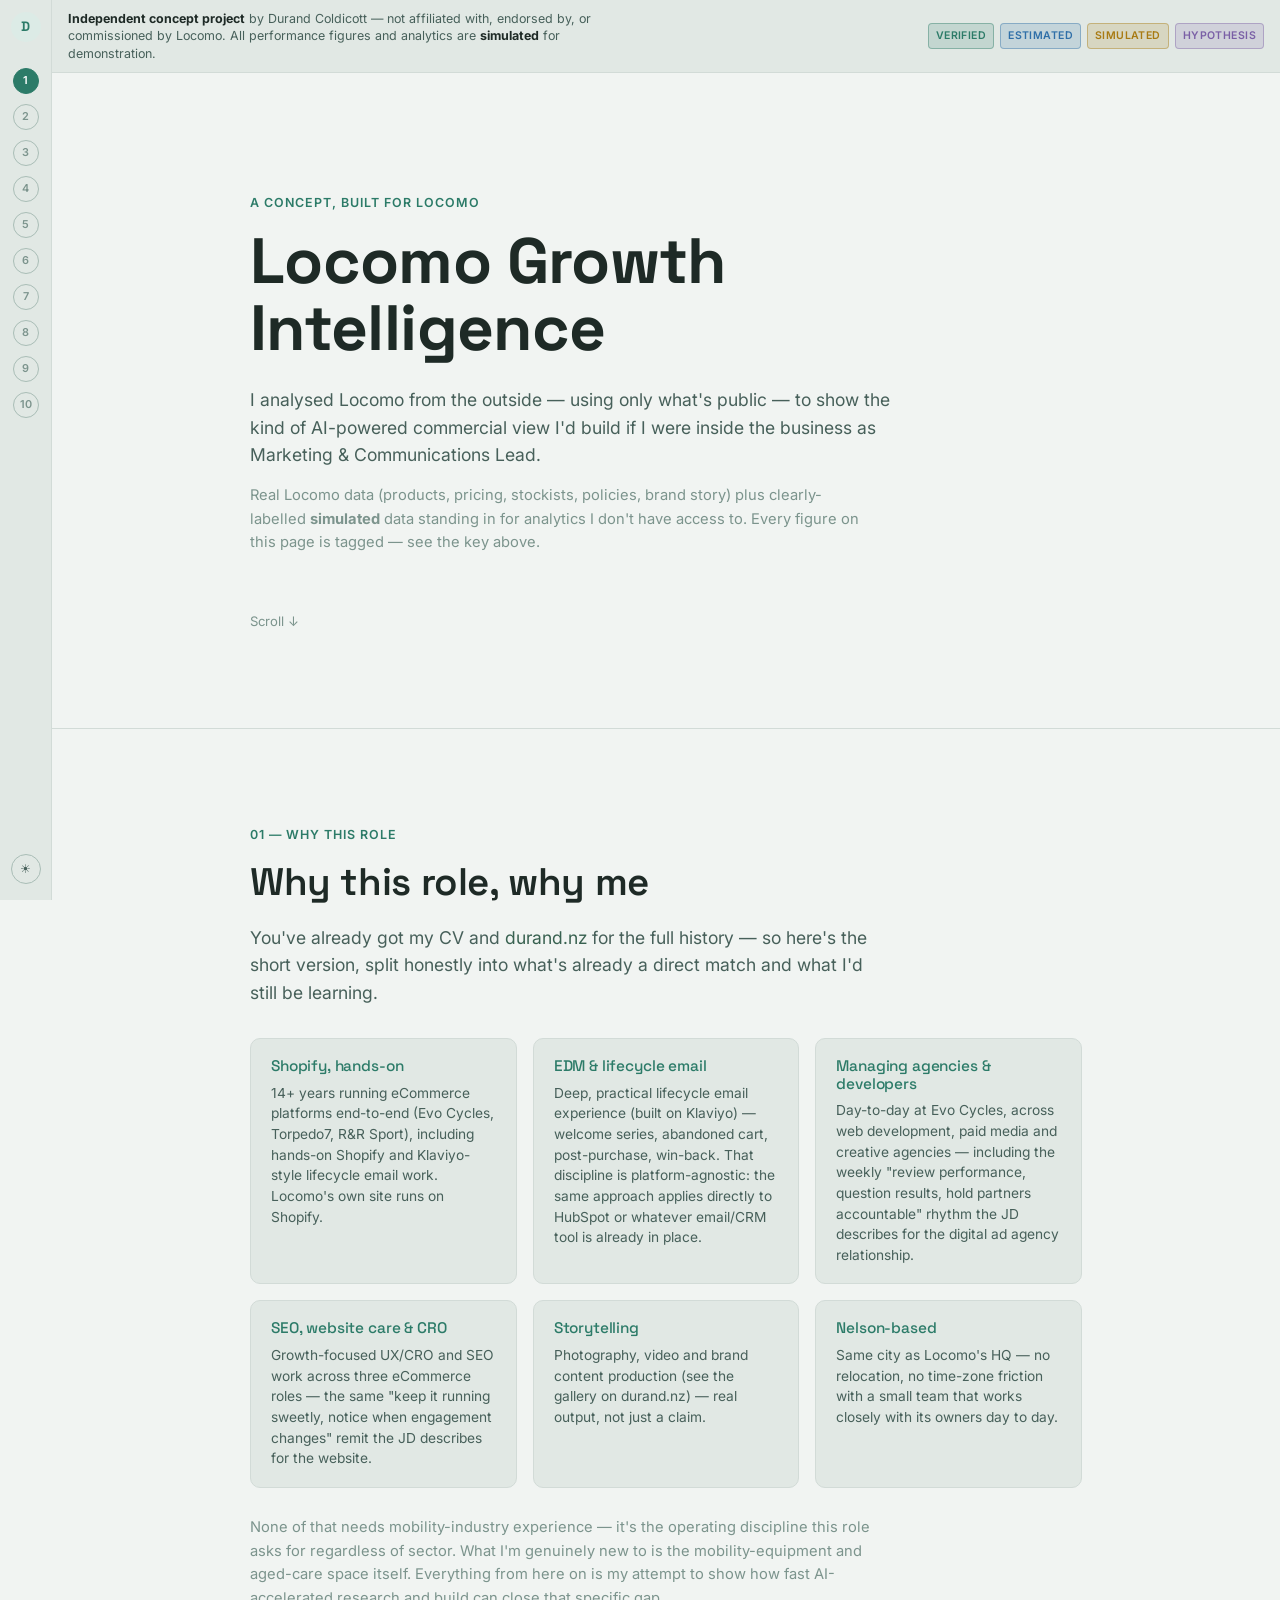
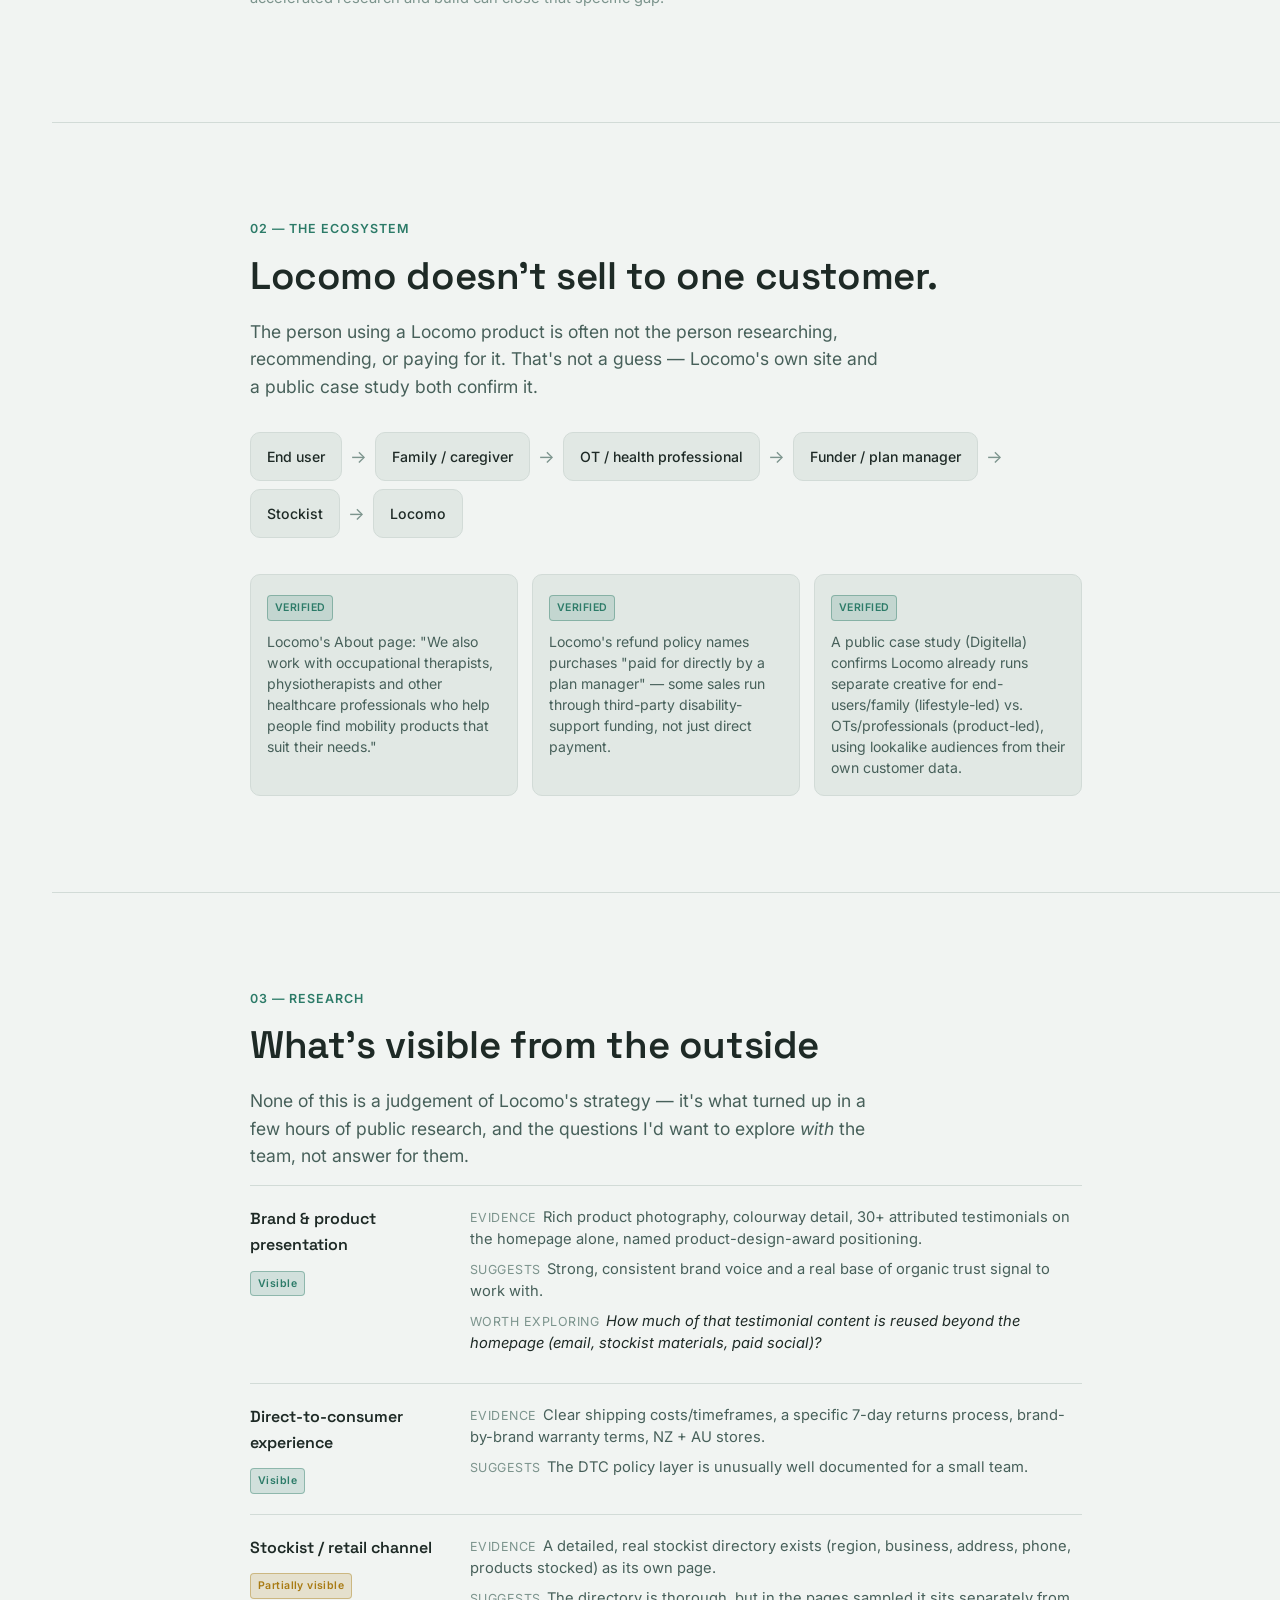
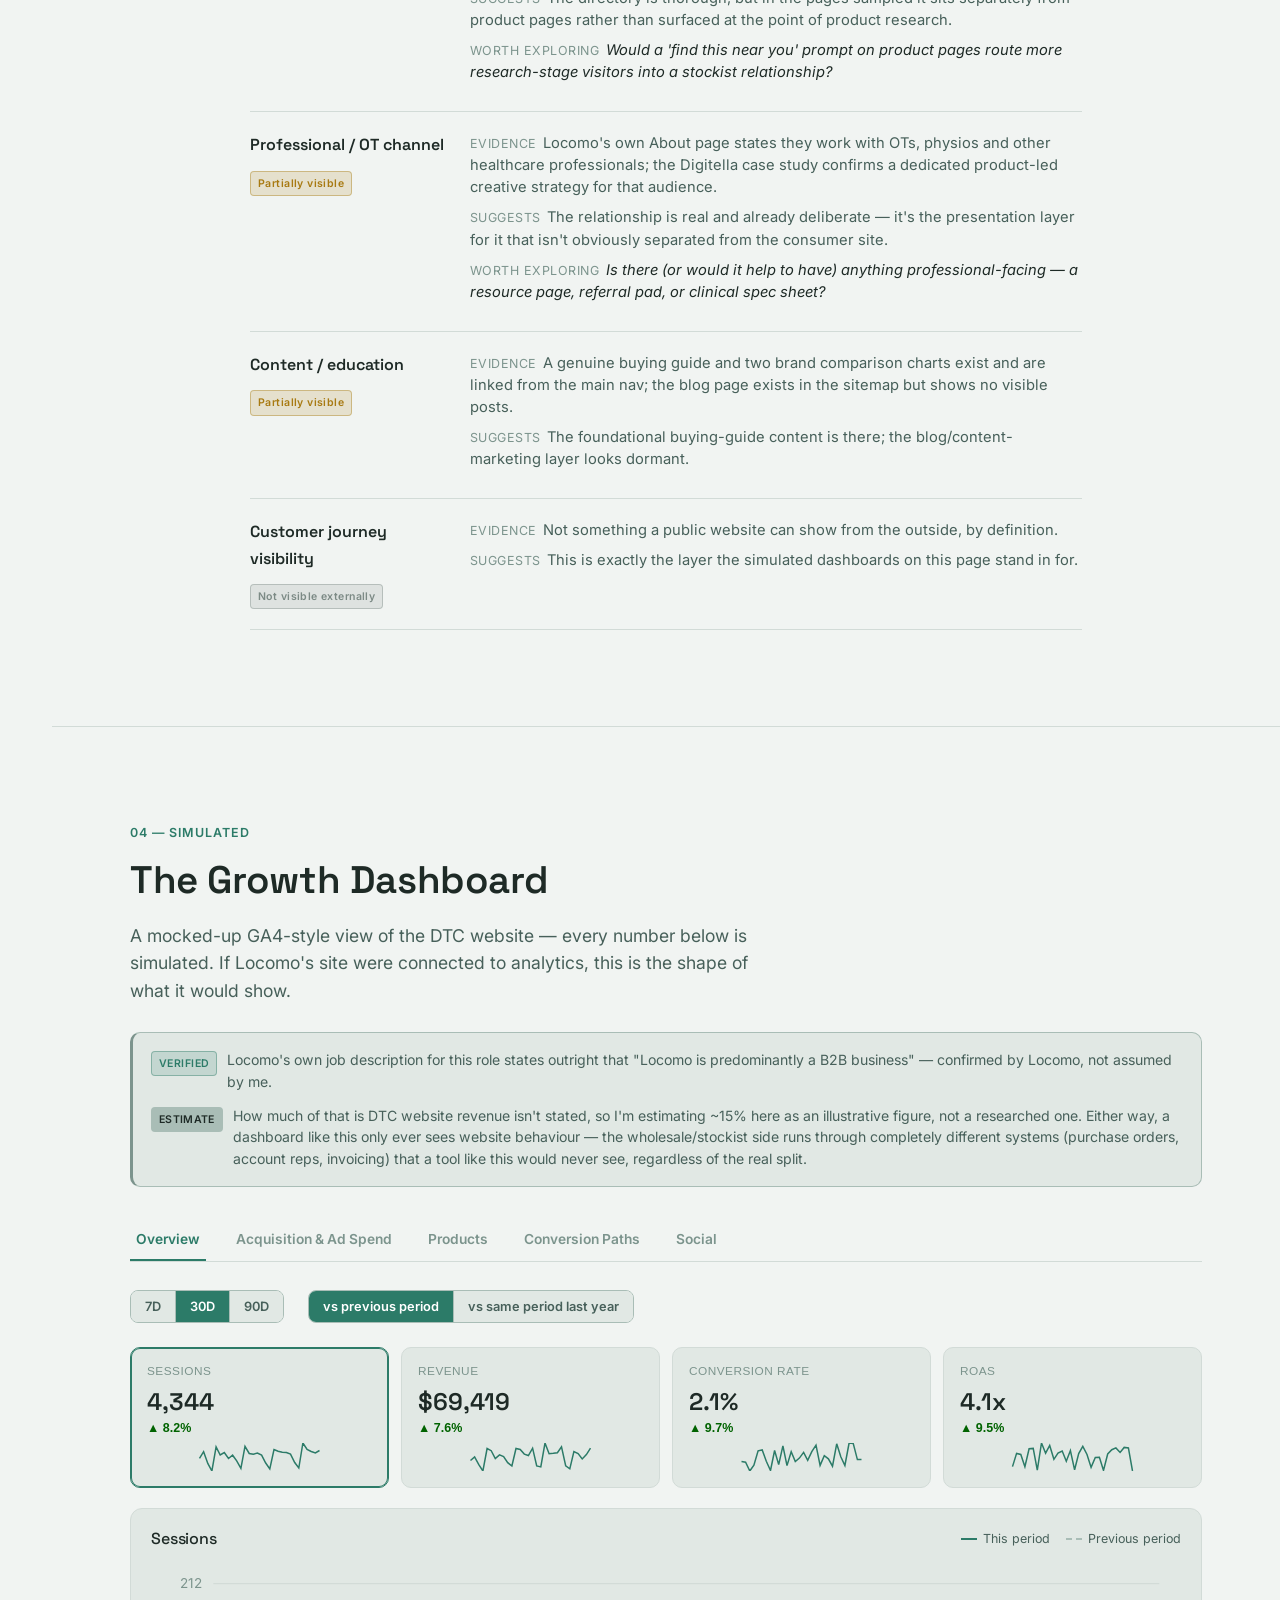
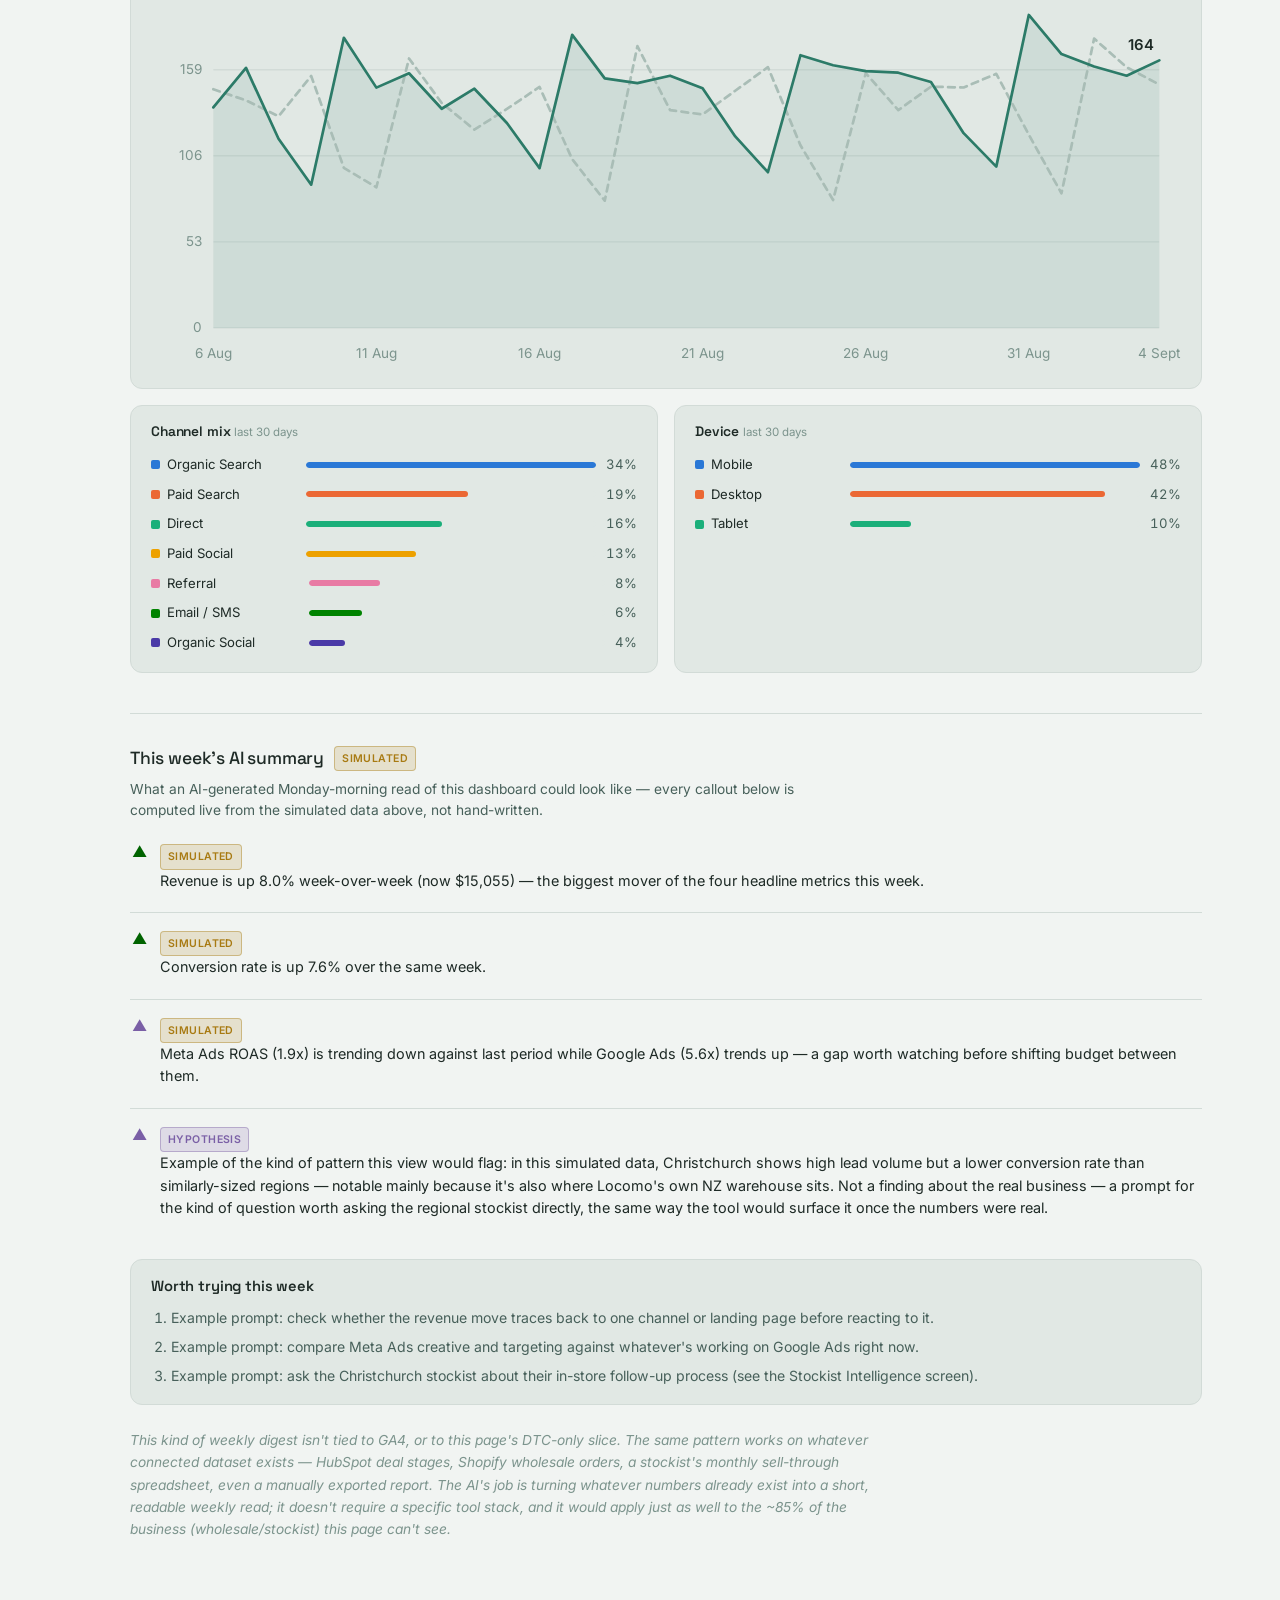
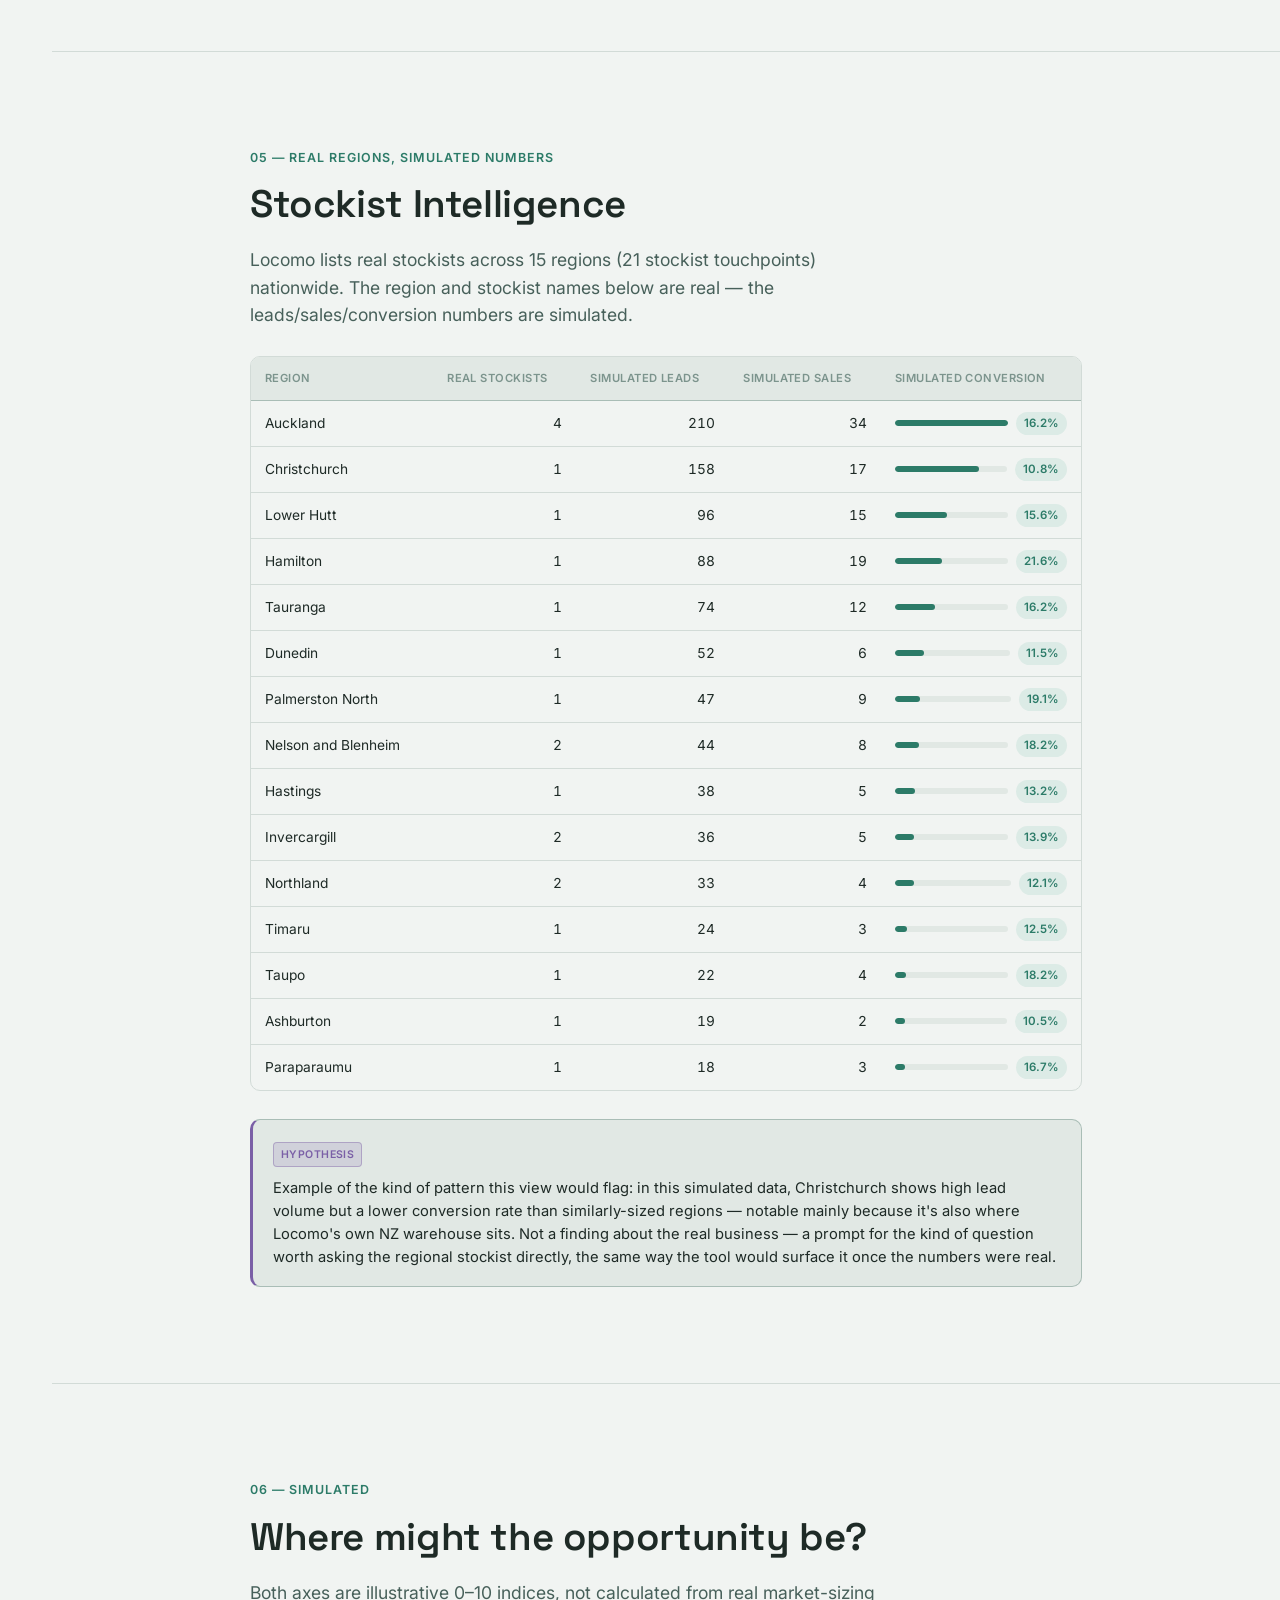
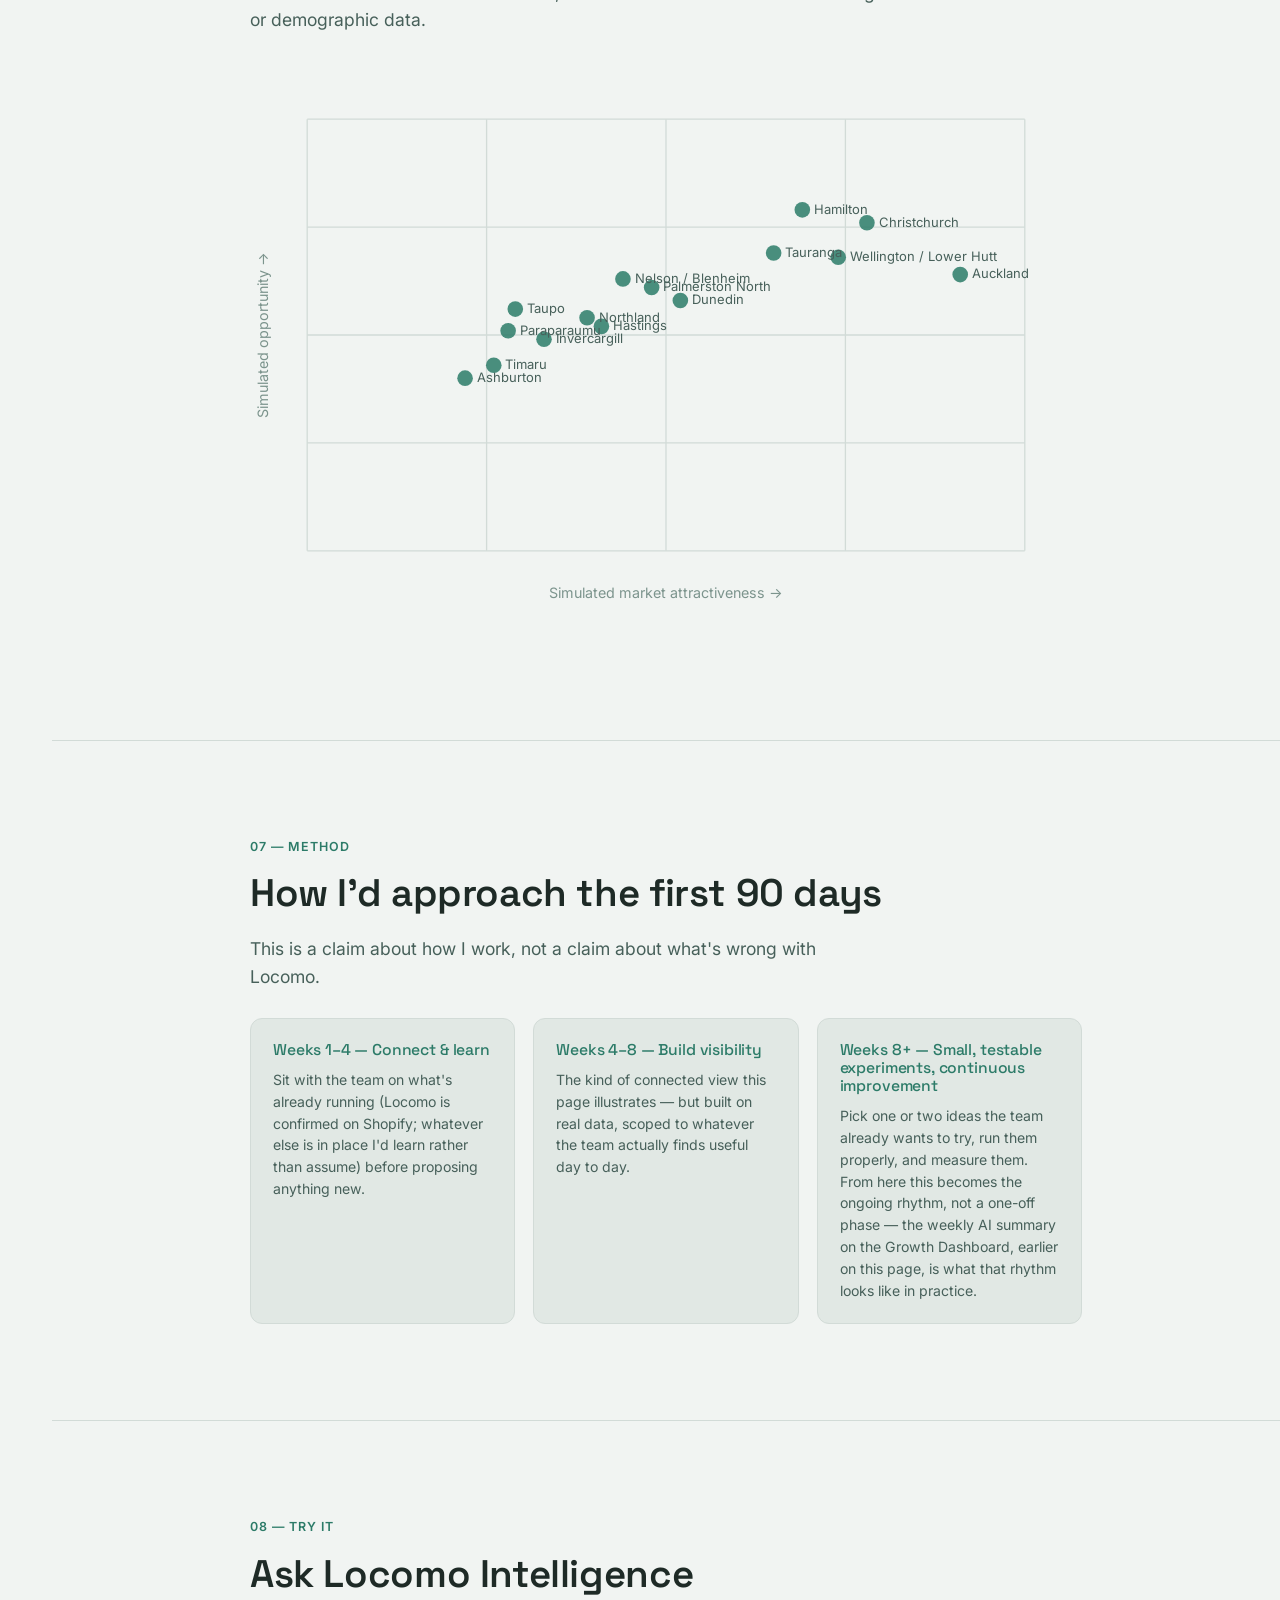
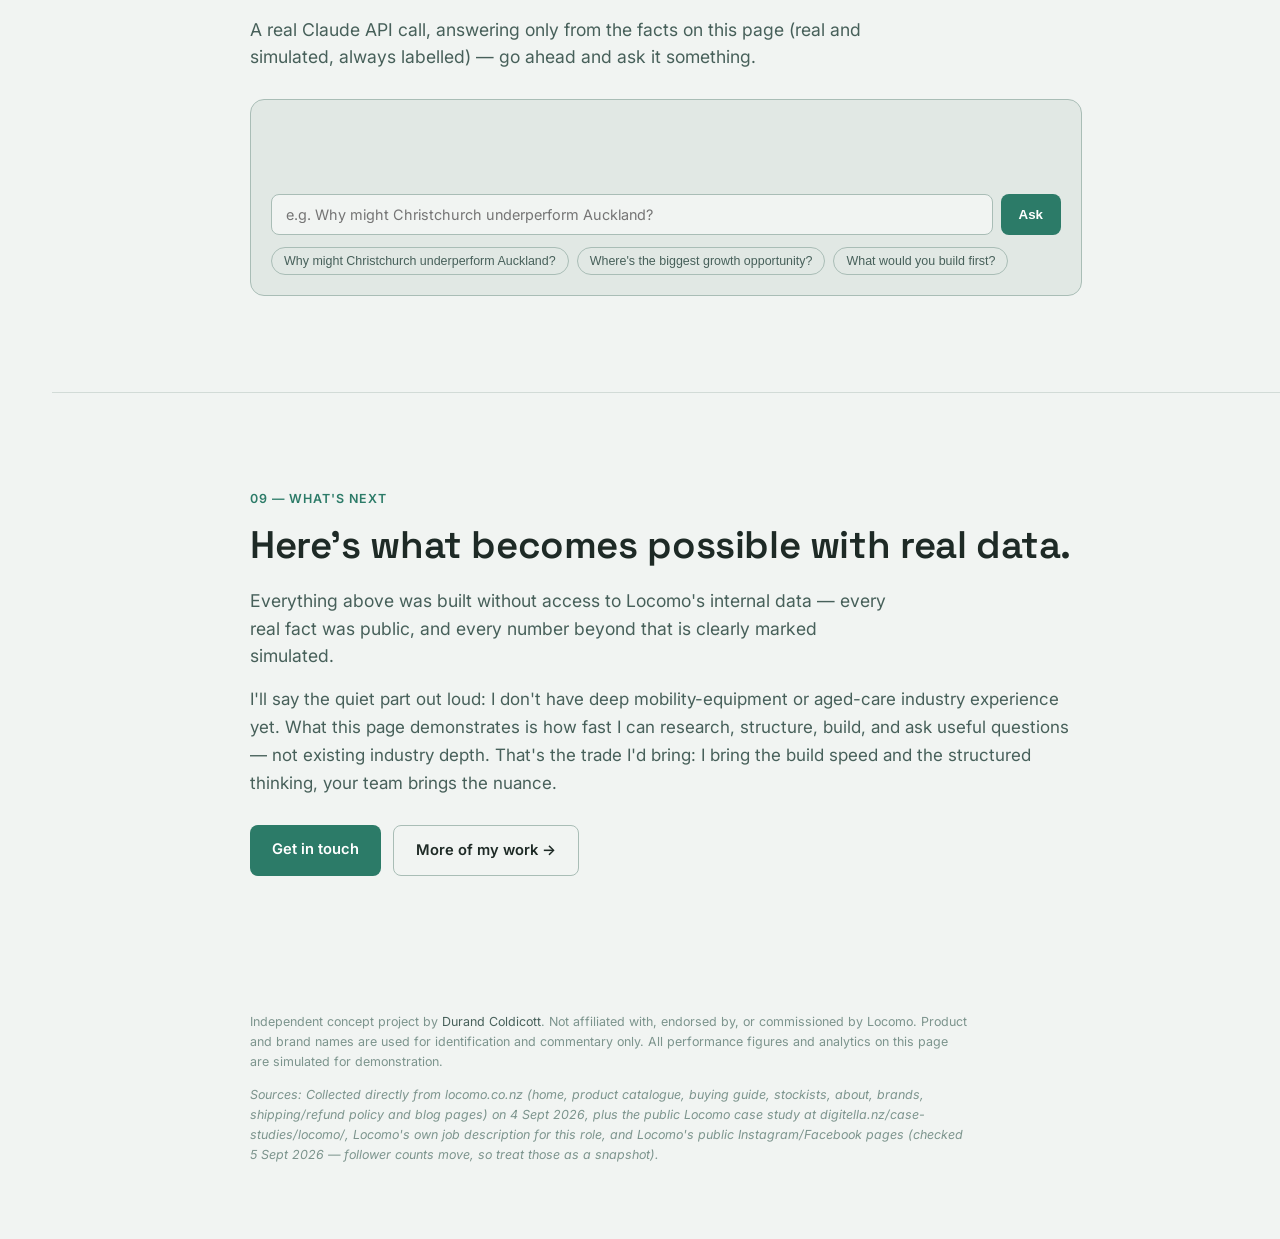
==== commit 07bc66d3: "Ground /locomo in the real JD; add fit intro, social tab, weekly summary - Add a "Why this role, why" ====
--- a/locomo/index.html
+++ b/locomo/index.html
@@ -11,7 +11,7 @@
 	<meta charset="utf-8" />
 	<meta name="viewport" content="width=device-width, initial-scale=1" />
 	<meta name="color-scheme" content="dark light" />
-	<meta name="robots" content="noindex, nofollow" />
+	<meta name="robots" content="noindex, nofollow, noarchive, nosnippet" />
 	<title>Locomo Growth Intelligence — a concept by Durand Coldicott</title>
 	<meta name="description" content="An AI-built commercial concept for Locomo: real public data, clearly-labelled simulated dashboards, and a working AI chatbot — built by Durand Coldicott to show what's possible as Marketing & Communications Lead." />
 	<link rel="icon" href="/images/gallery/favicon.png" type="image/png">
@@ -53,9 +53,46 @@
 			</div>
 		</header>
 
-		<section class="lc-screen" id="s2" data-num="2" data-title="The Hidden Customer">
-			<div class="lc-container">
-				<p class="lc-eyebrow">01 — The ecosystem</p>
+		<section class="lc-screen" id="swhy" data-num="2" data-title="Why this role, why me">
+			<div class="lc-container">
+				<p class="lc-eyebrow">01 — Why this role</p>
+				<h2>Why this role, why me</h2>
+				<p class="lc-lead">You've already got my CV and <a href="https://durand.nz">durand.nz</a> for the full history — so here's the short version, split honestly into what's already a direct match and what I'd still be learning.</p>
+
+				<div class="lc-fit-list">
+					<div class="lc-fit-item">
+						<h3>Shopify, hands-on</h3>
+						<p>14+ years running eCommerce platforms end-to-end (Evo Cycles, Torpedo7, R&amp;R Sport), including hands-on Shopify and Klaviyo-style lifecycle email work. Locomo's own site runs on Shopify.</p>
+					</div>
+					<div class="lc-fit-item">
+						<h3>EDM &amp; lifecycle email</h3>
+						<p>Deep, practical lifecycle email experience (built on Klaviyo) — welcome series, abandoned cart, post-purchase, win-back. That discipline is platform-agnostic: the same approach applies directly to HubSpot or whatever email/CRM tool is already in place.</p>
+					</div>
+					<div class="lc-fit-item">
+						<h3>Managing agencies &amp; developers</h3>
+						<p>Day-to-day at Evo Cycles, across web development, paid media and creative agencies — including the weekly "review performance, question results, hold partners accountable" rhythm the JD describes for the digital ad agency relationship.</p>
+					</div>
+					<div class="lc-fit-item">
+						<h3>SEO, website care &amp; CRO</h3>
+						<p>Growth-focused UX/CRO and SEO work across three eCommerce roles — the same "keep it running sweetly, notice when engagement changes" remit the JD describes for the website.</p>
+					</div>
+					<div class="lc-fit-item">
+						<h3>Storytelling</h3>
+						<p>Photography, video and brand content production (see the gallery on durand.nz) — real output, not just a claim.</p>
+					</div>
+					<div class="lc-fit-item">
+						<h3>Nelson-based</h3>
+						<p>Same city as Locomo's HQ — no relocation, no time-zone friction with a small team that works closely with its owners day to day.</p>
+					</div>
+				</div>
+
+				<p class="lc-method">None of that needs mobility-industry experience — it's the operating discipline this role asks for regardless of sector. What I'm genuinely new to is the mobility-equipment and aged-care space itself. Everything from here on is my attempt to show how fast AI-accelerated research and build can close that specific gap.</p>
+			</div>
+		</section>
+
+		<section class="lc-screen" id="s2" data-num="3" data-title="The Hidden Customer">
+			<div class="lc-container">
+				<p class="lc-eyebrow">02 — The ecosystem</p>
 				<h2>Locomo doesn't sell to one customer.</h2>
 				<p class="lc-lead">The person using a Locomo product is often not the person researching, recommending, or paying for it. That's not a guess — Locomo's own site and a public case study both confirm it.</p>
 
@@ -78,9 +115,9 @@
 			</div>
 		</section>
 
-		<section class="lc-screen" id="s3" data-num="3" data-title="What's visible">
-			<div class="lc-container">
-				<p class="lc-eyebrow">02 — Research</p>
+		<section class="lc-screen" id="s3" data-num="4" data-title="What's visible">
+			<div class="lc-container">
+				<p class="lc-eyebrow">03 — Research</p>
 				<h2>What's visible from the outside</h2>
 				<p class="lc-lead">None of this is a judgement of Locomo's strategy — it's what turned up in a few hours of public research, and the questions I'd want to explore <em>with</em> the team, not answer for them.</p>
 
@@ -88,15 +125,21 @@
 			</div>
 		</section>
 
-		<section class="lc-screen lc-screen-wide" id="s4" data-num="4" data-title="The Growth Dashboard">
+		<section class="lc-screen lc-screen-wide" id="s4" data-num="5" data-title="The Growth Dashboard">
 			<div class="lc-container lc-container-wide">
-				<p class="lc-eyebrow">03 — Simulated</p>
+				<p class="lc-eyebrow">04 — Simulated</p>
 				<h2>The Growth Dashboard</h2>
 				<p class="lc-lead">A mocked-up GA4-style view of the DTC website — every number below is simulated. If Locomo's site were connected to analytics, this is the shape of what it would show.</p>
 
 				<div class="lc-assumption-box">
-					<span class="lc-tag lc-tag-assumption">WORKING ASSUMPTION</span>
-					<p id="lc-b2b-context"></p>
+					<div class="lc-assumption-row">
+						<span class="lc-tag lc-tag-verified">VERIFIED</span>
+						<p id="lc-b2b-verified"></p>
+					</div>
+					<div class="lc-assumption-row">
+						<span class="lc-tag lc-tag-assumption">ESTIMATE</span>
+						<p id="lc-b2b-estimate"></p>
+					</div>
 				</div>
 
 				<div class="lc-dash-tabs" role="tablist">
@@ -104,6 +147,7 @@
 					<button class="lc-dash-tab" data-tab="acquisition" role="tab" aria-selected="false">Acquisition &amp; Ad Spend</button>
 					<button class="lc-dash-tab" data-tab="products" role="tab" aria-selected="false">Products</button>
 					<button class="lc-dash-tab" data-tab="paths" role="tab" aria-selected="false">Conversion Paths</button>
+					<button class="lc-dash-tab" data-tab="social" role="tab" aria-selected="false">Social</button>
 				</div>
 
 				<div class="lc-dash-panel" data-panel="overview">
@@ -162,6 +206,14 @@
 					<div id="lc-paths-table"></div>
 				</div>
 
+				<div class="lc-dash-panel" data-panel="social" hidden>
+					<p class="lc-dash-panel-note" id="lc-social-note"></p>
+					<div class="lc-social-cards" id="lc-social-cards"></div>
+					<h4 class="lc-dash-subhead">Content mix <span class="lc-subcard-note">simulated performance</span></h4>
+					<div id="lc-social-content-mix"></div>
+					<div class="lc-insight-card" id="lc-social-insight"></div>
+				</div>
+
 				<div class="lc-weekly">
 					<div class="lc-weekly-head">
 						<h3>This week's AI summary</h3>
@@ -181,9 +233,9 @@
 			</div>
 		</section>
 
-		<section class="lc-screen" id="s5" data-num="5" data-title="Stockist Intelligence">
-			<div class="lc-container">
-				<p class="lc-eyebrow">04 — Real regions, simulated numbers</p>
+		<section class="lc-screen" id="s5" data-num="6" data-title="Stockist Intelligence">
+			<div class="lc-container">
+				<p class="lc-eyebrow">05 — Real regions, simulated numbers</p>
 				<h2>Stockist Intelligence</h2>
 				<p class="lc-lead" id="lc-stockist-lead"></p>
 
@@ -192,9 +244,9 @@
 			</div>
 		</section>
 
-		<section class="lc-screen" id="s7" data-num="6" data-title="Geographic Opportunity">
-			<div class="lc-container">
-				<p class="lc-eyebrow">05 — Simulated</p>
+		<section class="lc-screen" id="s7" data-num="7" data-title="Geographic Opportunity">
+			<div class="lc-container">
+				<p class="lc-eyebrow">06 — Simulated</p>
 				<h2>Where might the opportunity be?</h2>
 				<p class="lc-lead" id="lc-geo-lead"></p>
 
@@ -202,9 +254,9 @@
 			</div>
 		</section>
 
-		<section class="lc-screen" id="s8" data-num="7" data-title="First 90 Days">
-			<div class="lc-container">
-				<p class="lc-eyebrow">06 — Method</p>
+		<section class="lc-screen" id="s8" data-num="8" data-title="First 90 Days">
+			<div class="lc-container">
+				<p class="lc-eyebrow">07 — Method</p>
 				<h2>How I'd approach the first 90 days</h2>
 				<p class="lc-lead">This is a claim about how I work, not a claim about what's wrong with Locomo.</p>
 
@@ -212,9 +264,9 @@
 			</div>
 		</section>
 
-		<section class="lc-screen" id="s9" data-num="8" data-title="Ask Locomo Intelligence">
-			<div class="lc-container">
-				<p class="lc-eyebrow">07 — Try it</p>
+		<section class="lc-screen" id="s9" data-num="9" data-title="Ask Locomo Intelligence">
+			<div class="lc-container">
+				<p class="lc-eyebrow">08 — Try it</p>
 				<h2>Ask Locomo Intelligence</h2>
 				<p class="lc-lead">A real Claude API call, answering only from the facts on this page (real and simulated, always labelled) — go ahead and ask it something.</p>
 
@@ -236,9 +288,9 @@
 			</div>
 		</section>
 
-		<section class="lc-screen" id="s10" data-num="9" data-title="Closing">
-			<div class="lc-container">
-				<p class="lc-eyebrow">08 — What's next</p>
+		<section class="lc-screen" id="s10" data-num="10" data-title="Closing">
+			<div class="lc-container">
+				<p class="lc-eyebrow">09 — What's next</p>
 				<h2>Here's what becomes possible with real data.</h2>
 				<p class="lc-lead">Everything above was built without access to Locomo's internal data — every real fact was public, and every number beyond that is clearly marked simulated.</p>
 				<p>I'll say the quiet part out loud: I don't have deep mobility-equipment or aged-care industry experience yet. What this page demonstrates is how fast I can research, structure, build, and ask useful questions — not existing industry depth. That's the trade I'd bring: I bring the build speed and the structured thinking, your team brings the nuance.</p>
--- a/locomo/assets/locomo.css
+++ b/locomo/assets/locomo.css
@@ -134,6 +134,12 @@
 .lc-method { font-size: 0.92rem; color: var(--text-faint); line-height: 1.6; max-width: 620px; }
 .lc-scroll-cue { margin-top: 56px; color: var(--text-faint); font-size: 0.82rem; }
 
+/* Why this role, why me — fit list */
+.lc-fit-list { display: grid; grid-template-columns: repeat(auto-fit, minmax(240px, 1fr)); gap: 16px; margin: 32px 0 28px; }
+.lc-fit-item { background: var(--bg-elevated); border: 1px solid var(--border); border-radius: 10px; padding: 18px 20px; }
+.lc-fit-item h3 { margin: 0 0 8px; font-size: 0.96rem; color: var(--accent); }
+.lc-fit-item p { margin: 0; font-size: 0.86rem; line-height: 1.5; color: var(--text-muted); }
+
 /* Screen 2 — ecosystem chain */
 #lc-ecosystem-chain { display: flex; flex-wrap: wrap; align-items: center; gap: 8px; margin: 32px 0 36px; }
 .lc-chain-node {
@@ -171,7 +177,10 @@
 	color: var(--text); background: var(--border-strong); border-color: transparent;
 	letter-spacing: 0.03em;
 }
-.lc-assumption-box p { margin: 10px 0 0; font-size: 0.88rem; line-height: 1.55; color: var(--text-muted); }
+.lc-assumption-row { display: flex; align-items: flex-start; gap: 10px; }
+.lc-assumption-row + .lc-assumption-row { margin-top: 12px; }
+.lc-assumption-row .lc-tag { flex-shrink: 0; margin-top: 2px; }
+.lc-assumption-box p { margin: 0; font-size: 0.88rem; line-height: 1.55; color: var(--text-muted); }
 
 /* Tabs */
 .lc-dash-tabs { display: flex; gap: 4px; margin: 32px 0 0; border-bottom: 1px solid var(--border); flex-wrap: wrap; }
@@ -354,6 +363,20 @@
 #lc-chat-limit p { font-size: 0.82rem; color: var(--text-faint); margin: 10px 0 0; }
 #lc-chat-limit a { color: var(--accent); }
 
+/* Social tab */
+.lc-social-cards { display: grid; grid-template-columns: repeat(auto-fit, minmax(260px, 1fr)); gap: 16px; margin-bottom: 8px; }
+.lc-social-card { background: var(--bg-elevated); border: 1px solid var(--border); border-radius: 12px; padding: 20px; }
+.lc-social-head { display: flex; align-items: baseline; justify-content: space-between; margin-bottom: 4px; }
+.lc-social-head h4 { margin: 0; font-size: 1rem; font-family: var(--font-display); color: var(--text); }
+.lc-social-head a { font-size: 0.78rem; color: var(--text-faint); }
+.lc-social-followers { font-family: var(--font-display); font-size: 1.6rem; font-weight: 700; color: var(--text); margin: 6px 0 2px; }
+.lc-social-followers-label { font-size: 0.74rem; color: var(--text-faint); text-transform: uppercase; letter-spacing: 0.04em; }
+.lc-social-bio { font-size: 0.86rem; color: var(--text-muted); font-style: italic; line-height: 1.5; margin: 10px 0; }
+.lc-social-metrics { display: flex; gap: 18px; margin: 12px 0; font-size: 0.8rem; color: var(--text-muted); }
+.lc-social-metrics strong { display: block; color: var(--text); font-size: 0.94rem; }
+.lc-social-example { font-size: 0.82rem; color: var(--text-muted); line-height: 1.5; margin-top: 12px; padding-top: 12px; border-top: 1px solid var(--border); }
+.lc-social-card .lc-tag { margin-bottom: 8px; }
+
 /* Screen 10 — closing */
 .lc-closing-actions { display: flex; gap: 12px; flex-wrap: wrap; margin-top: 28px; }
 .lc-btn { display: inline-block; padding: 12px 22px; border-radius: 8px; background: var(--accent); color: var(--on-accent); text-decoration: none; font-weight: 600; font-size: 0.92rem; }
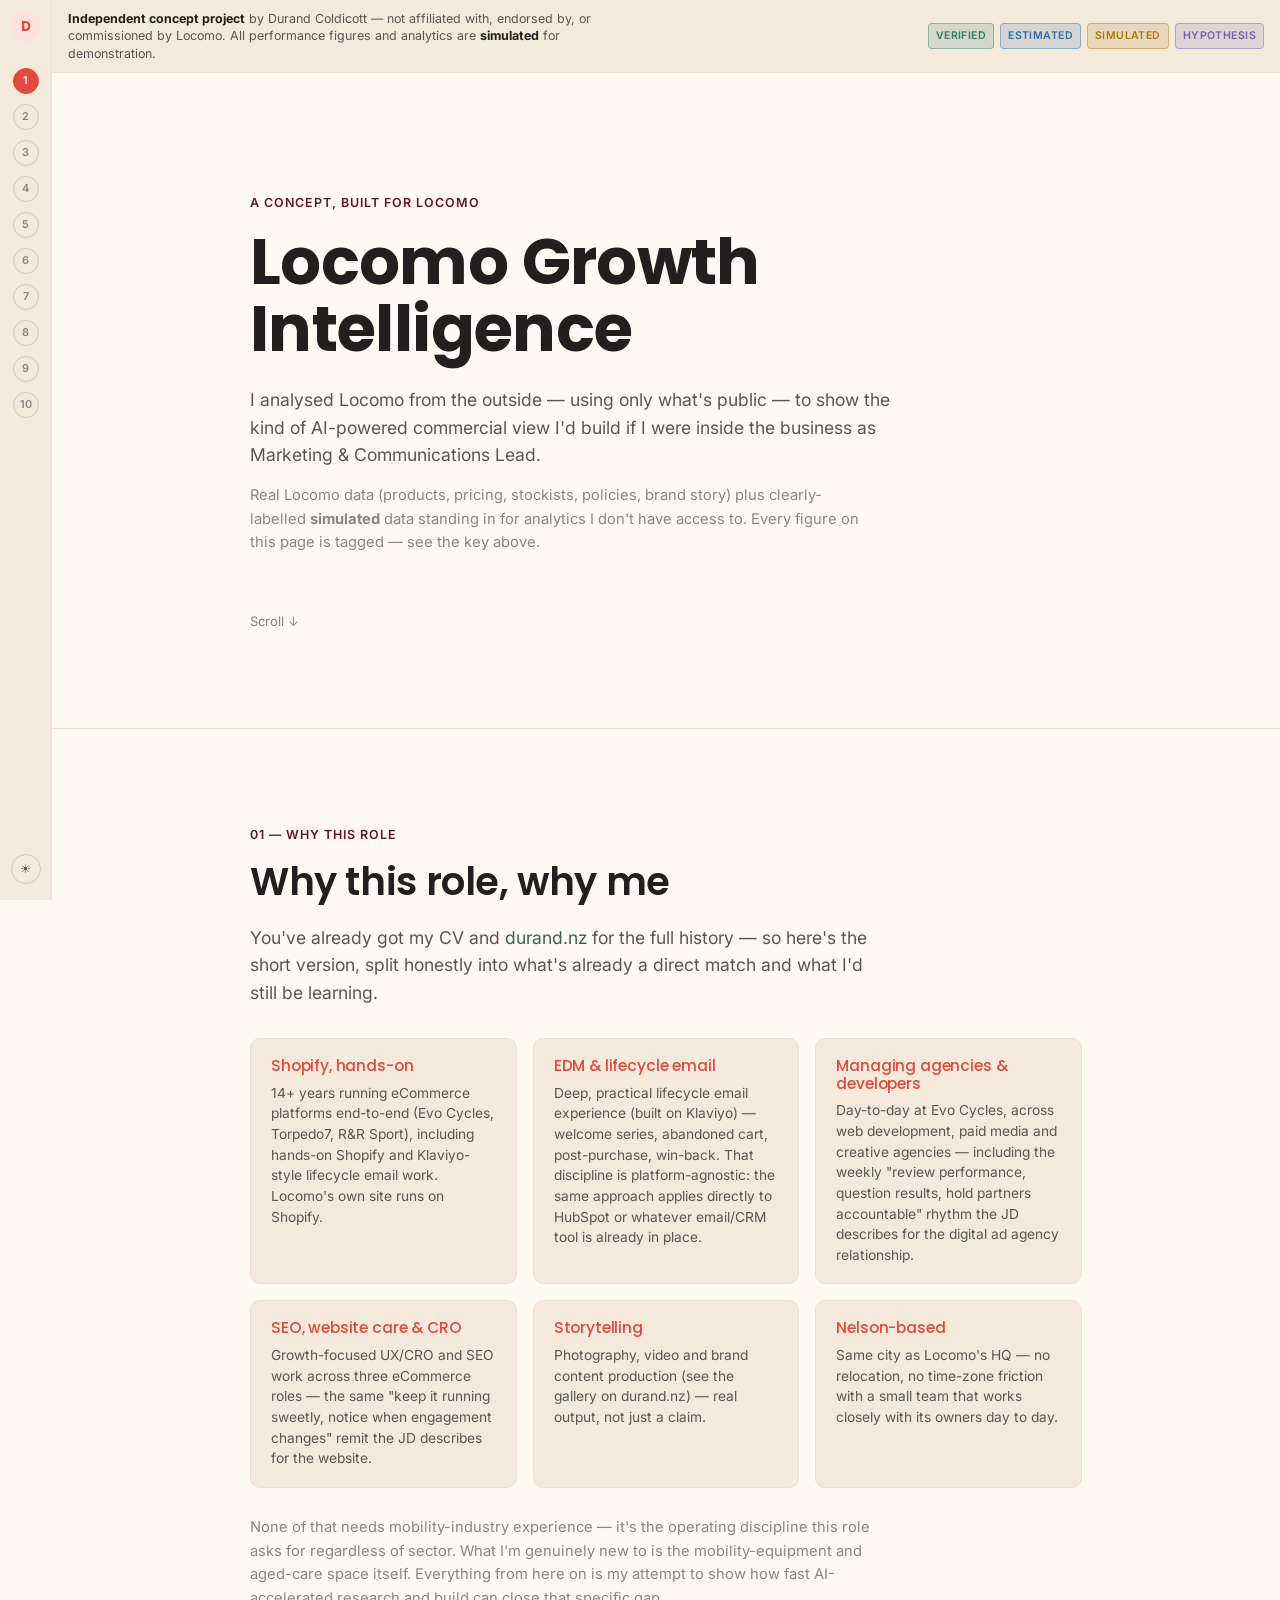
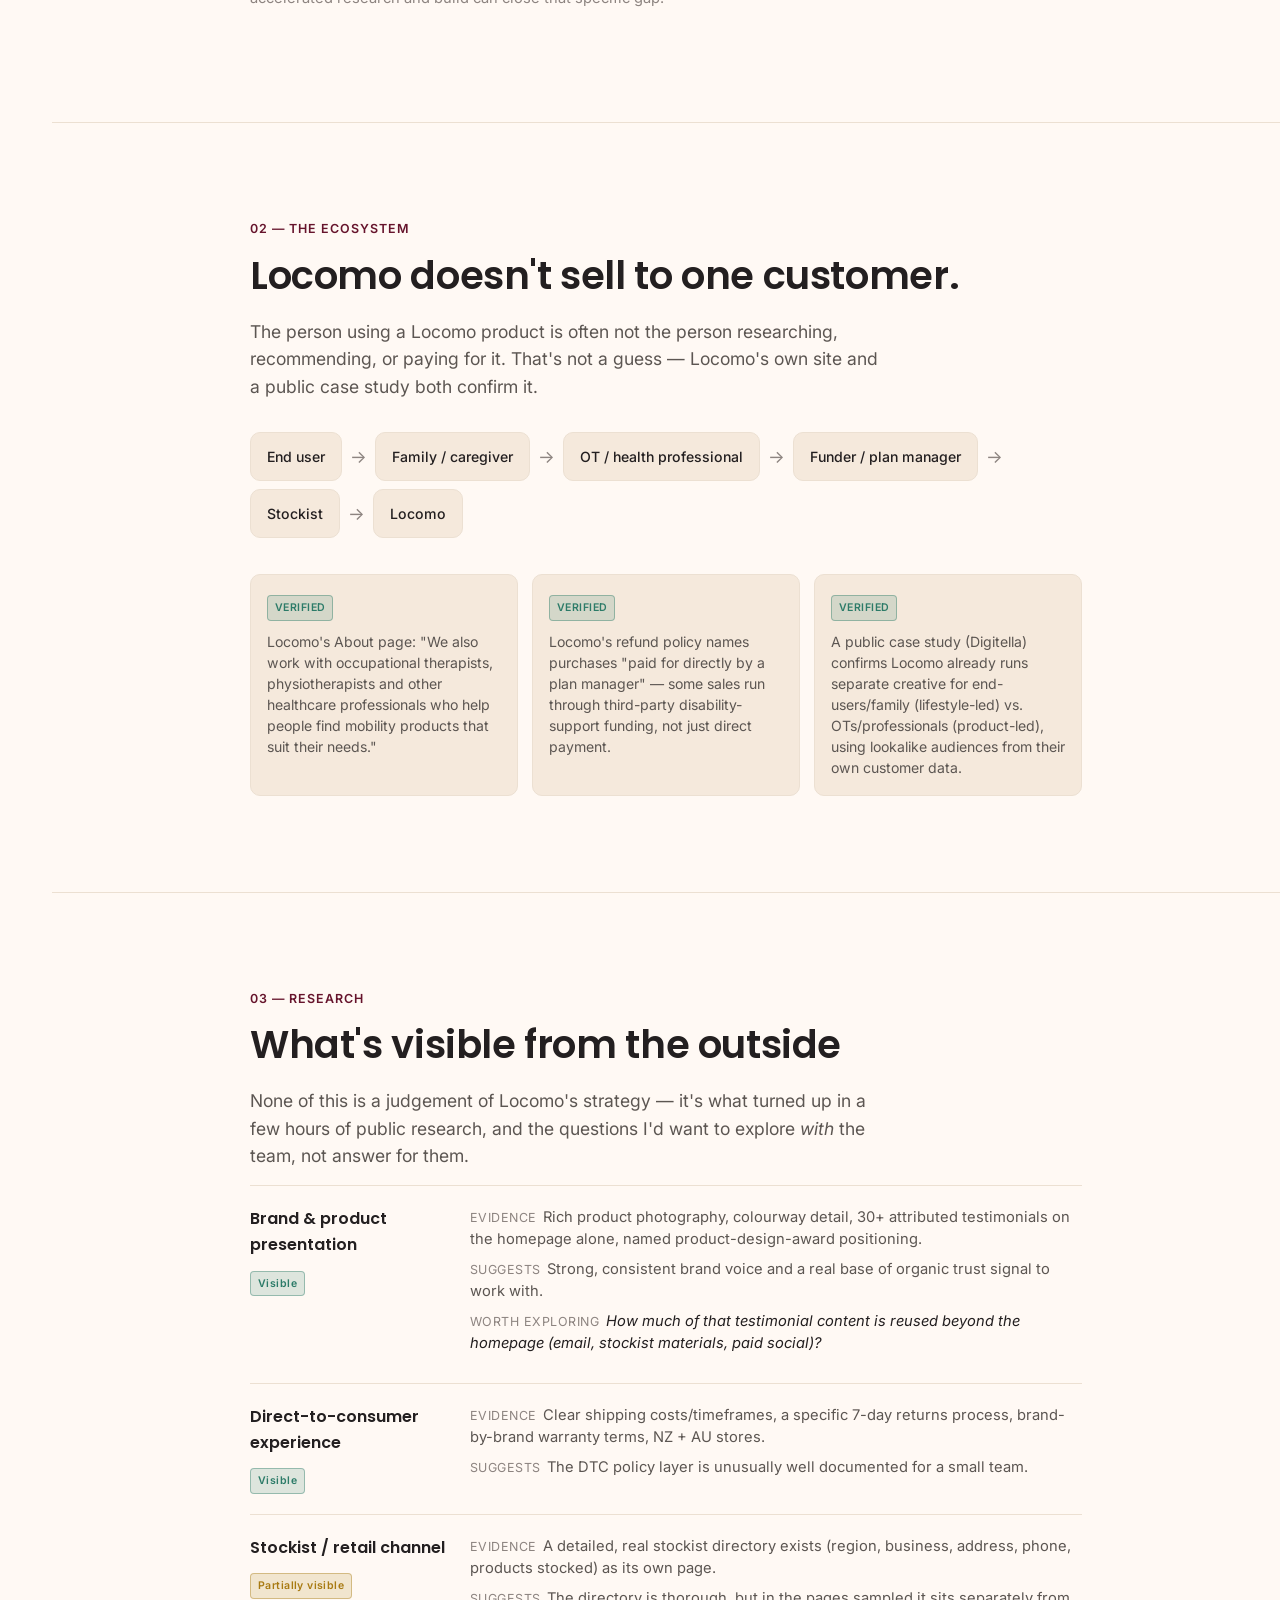
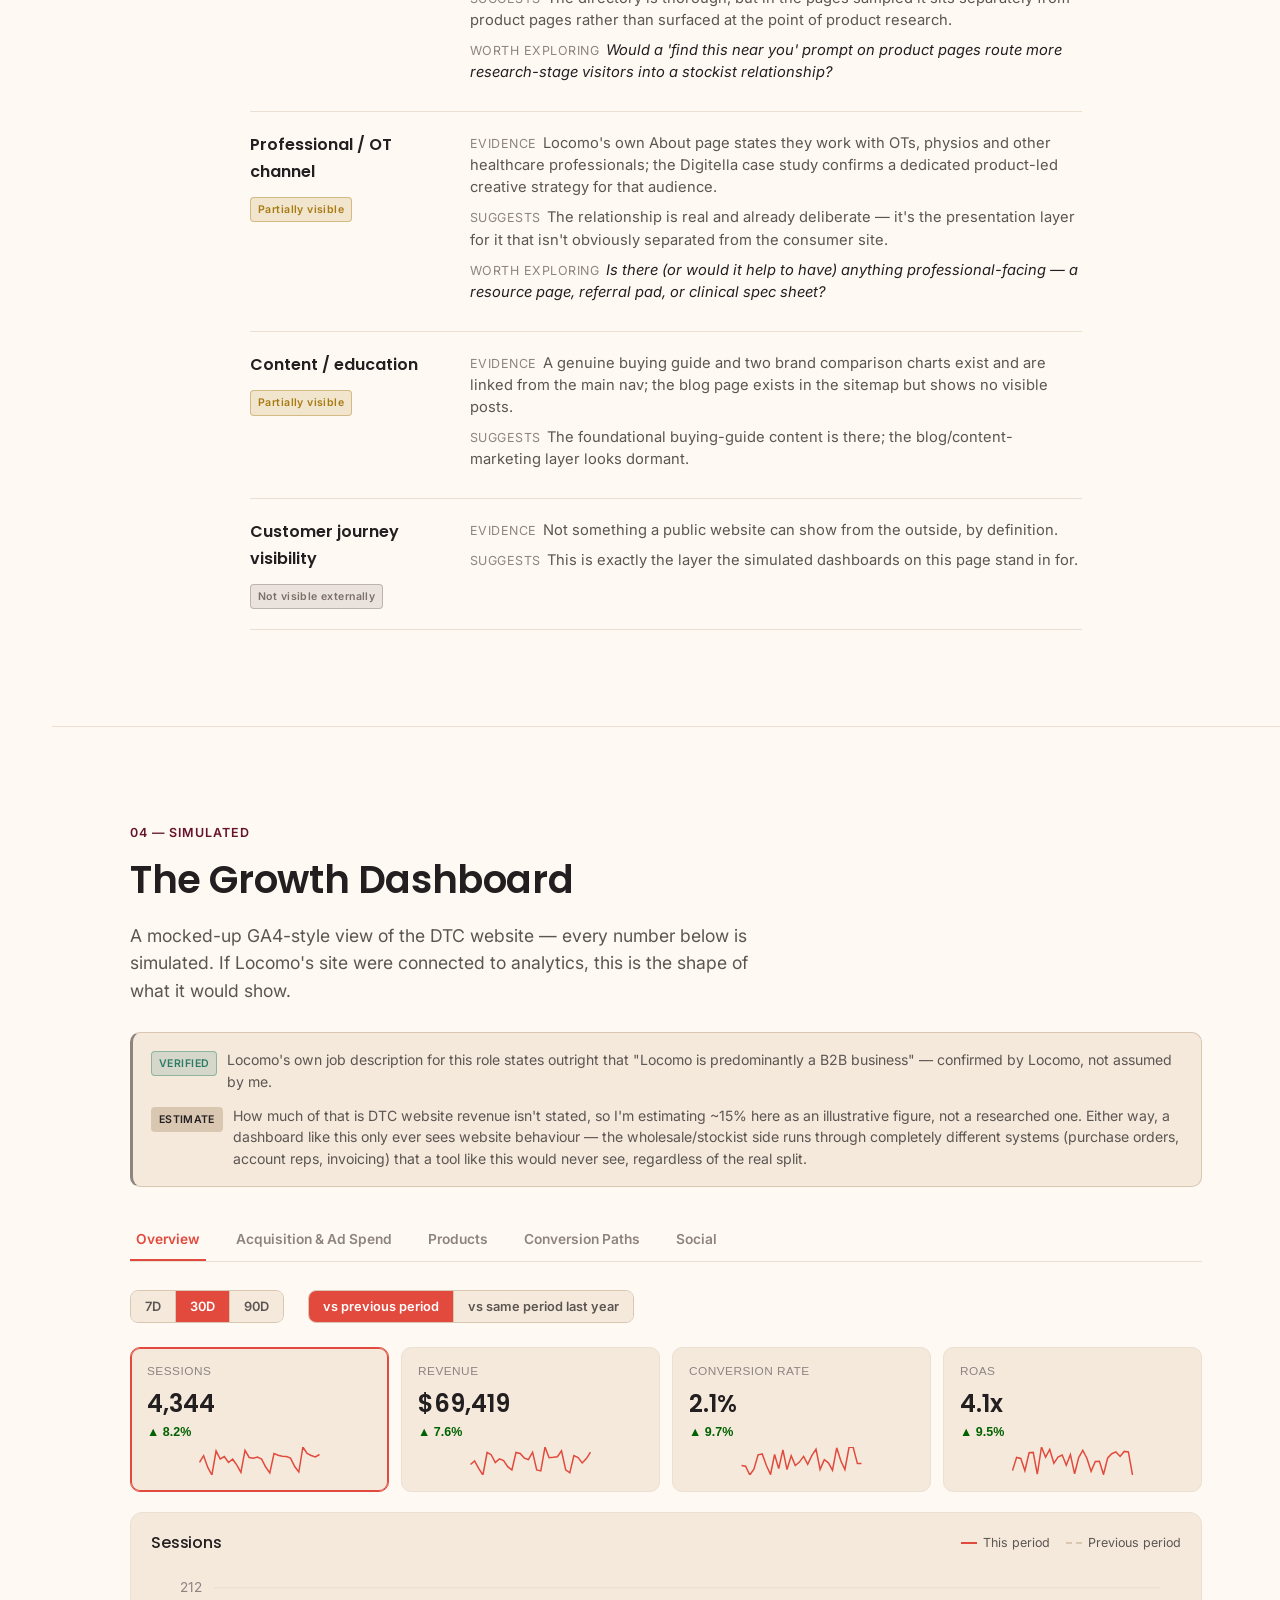
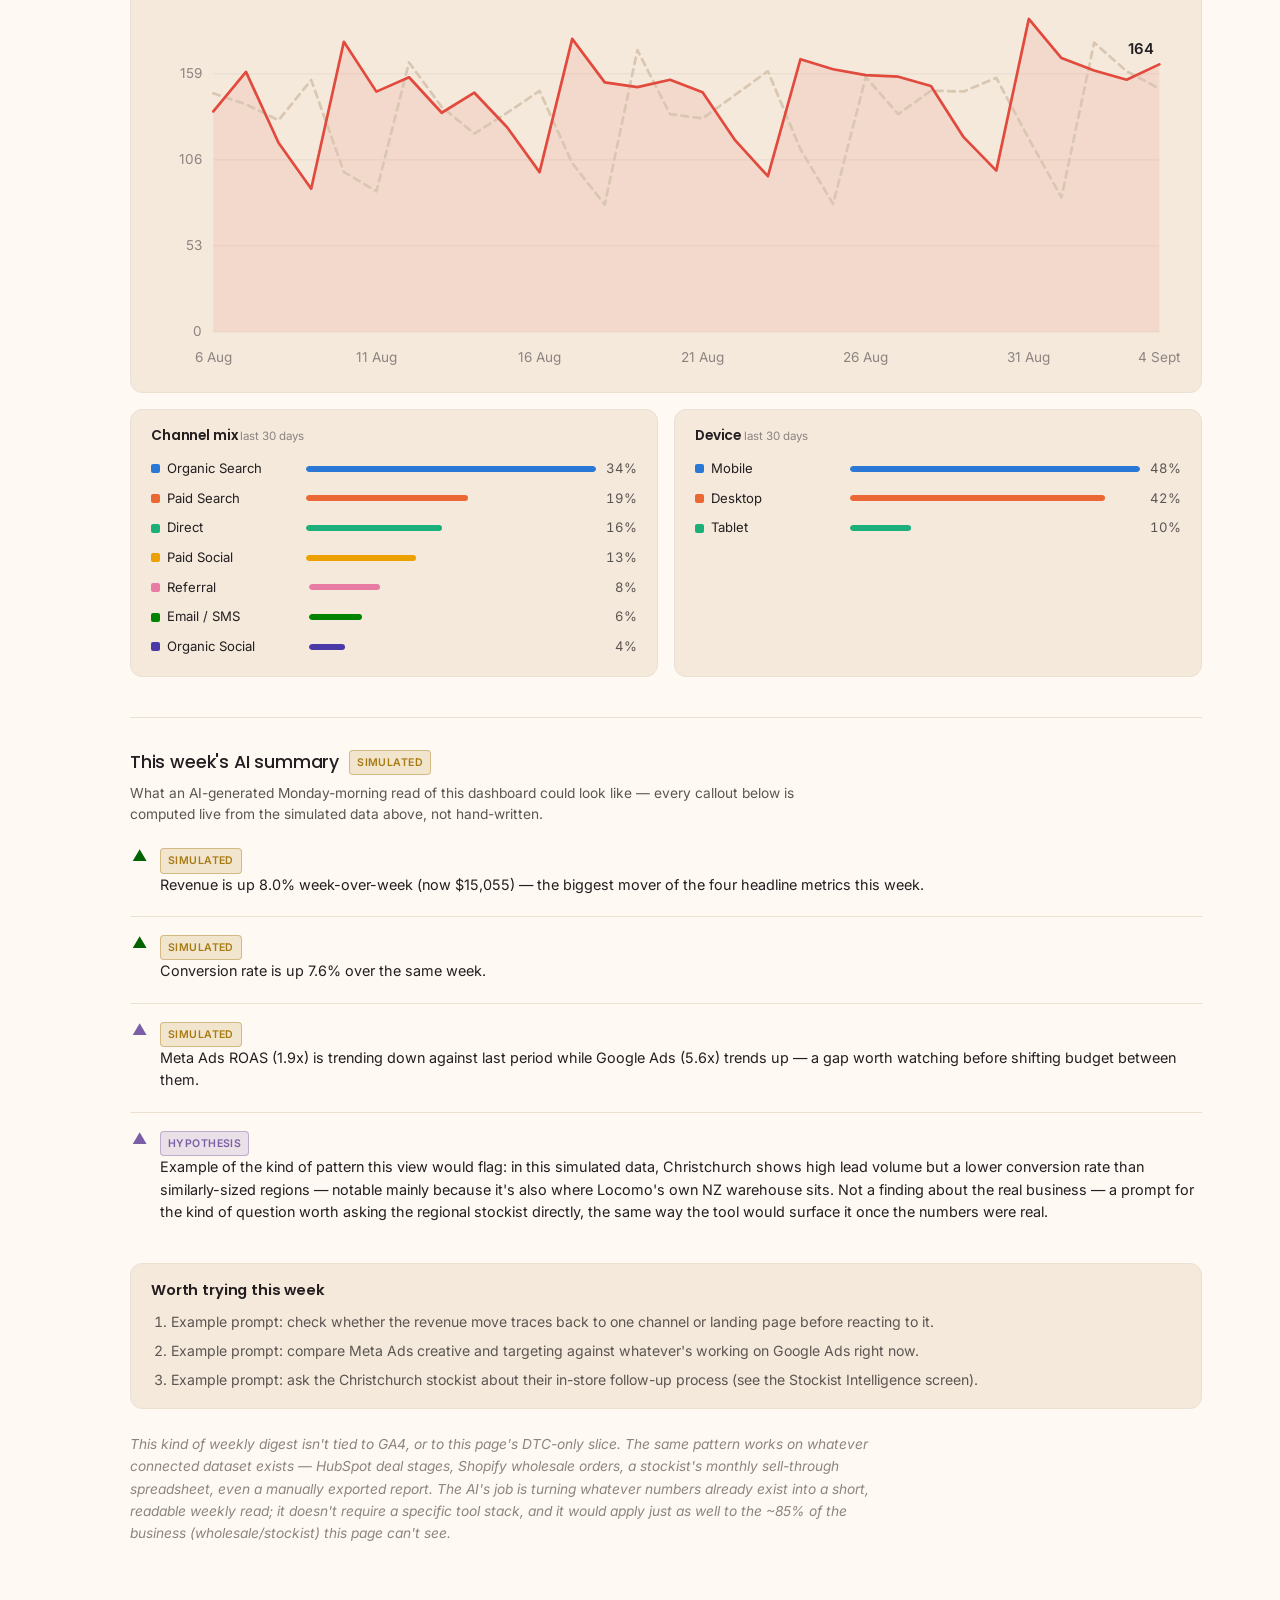
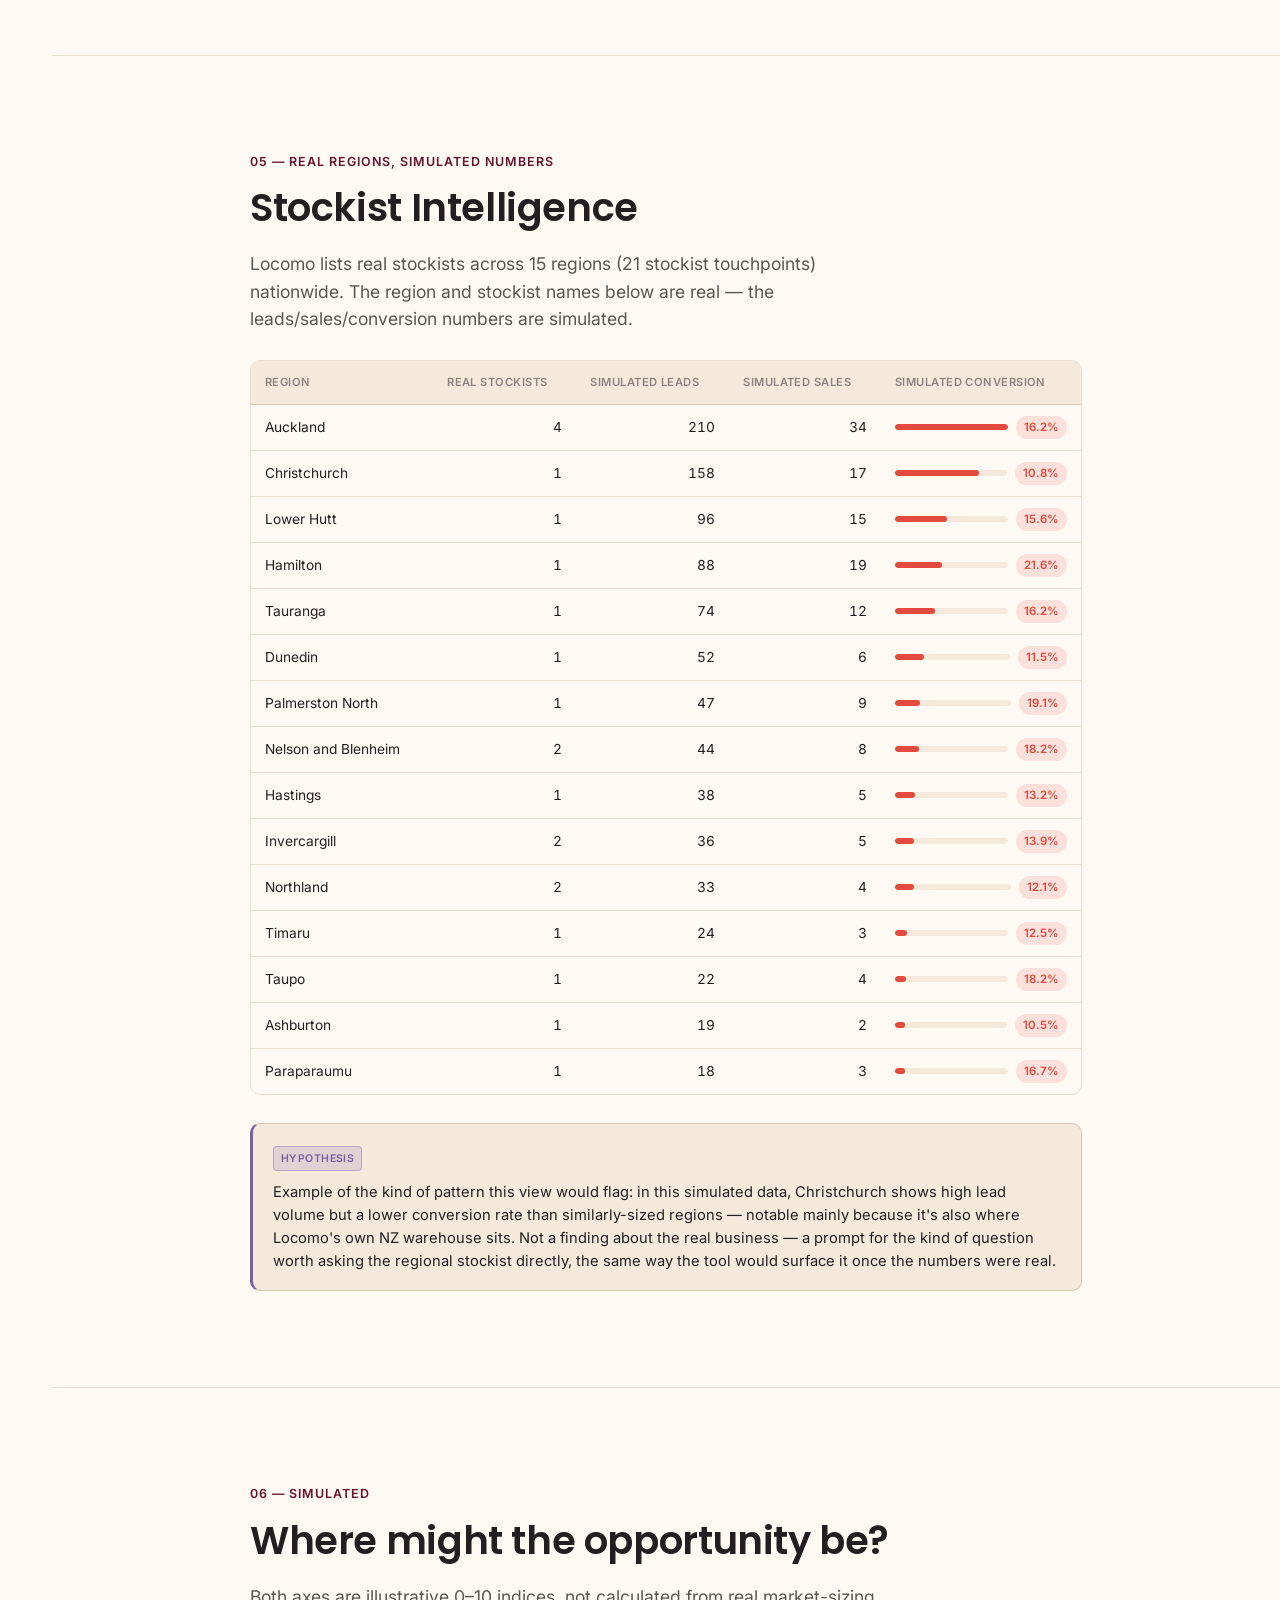
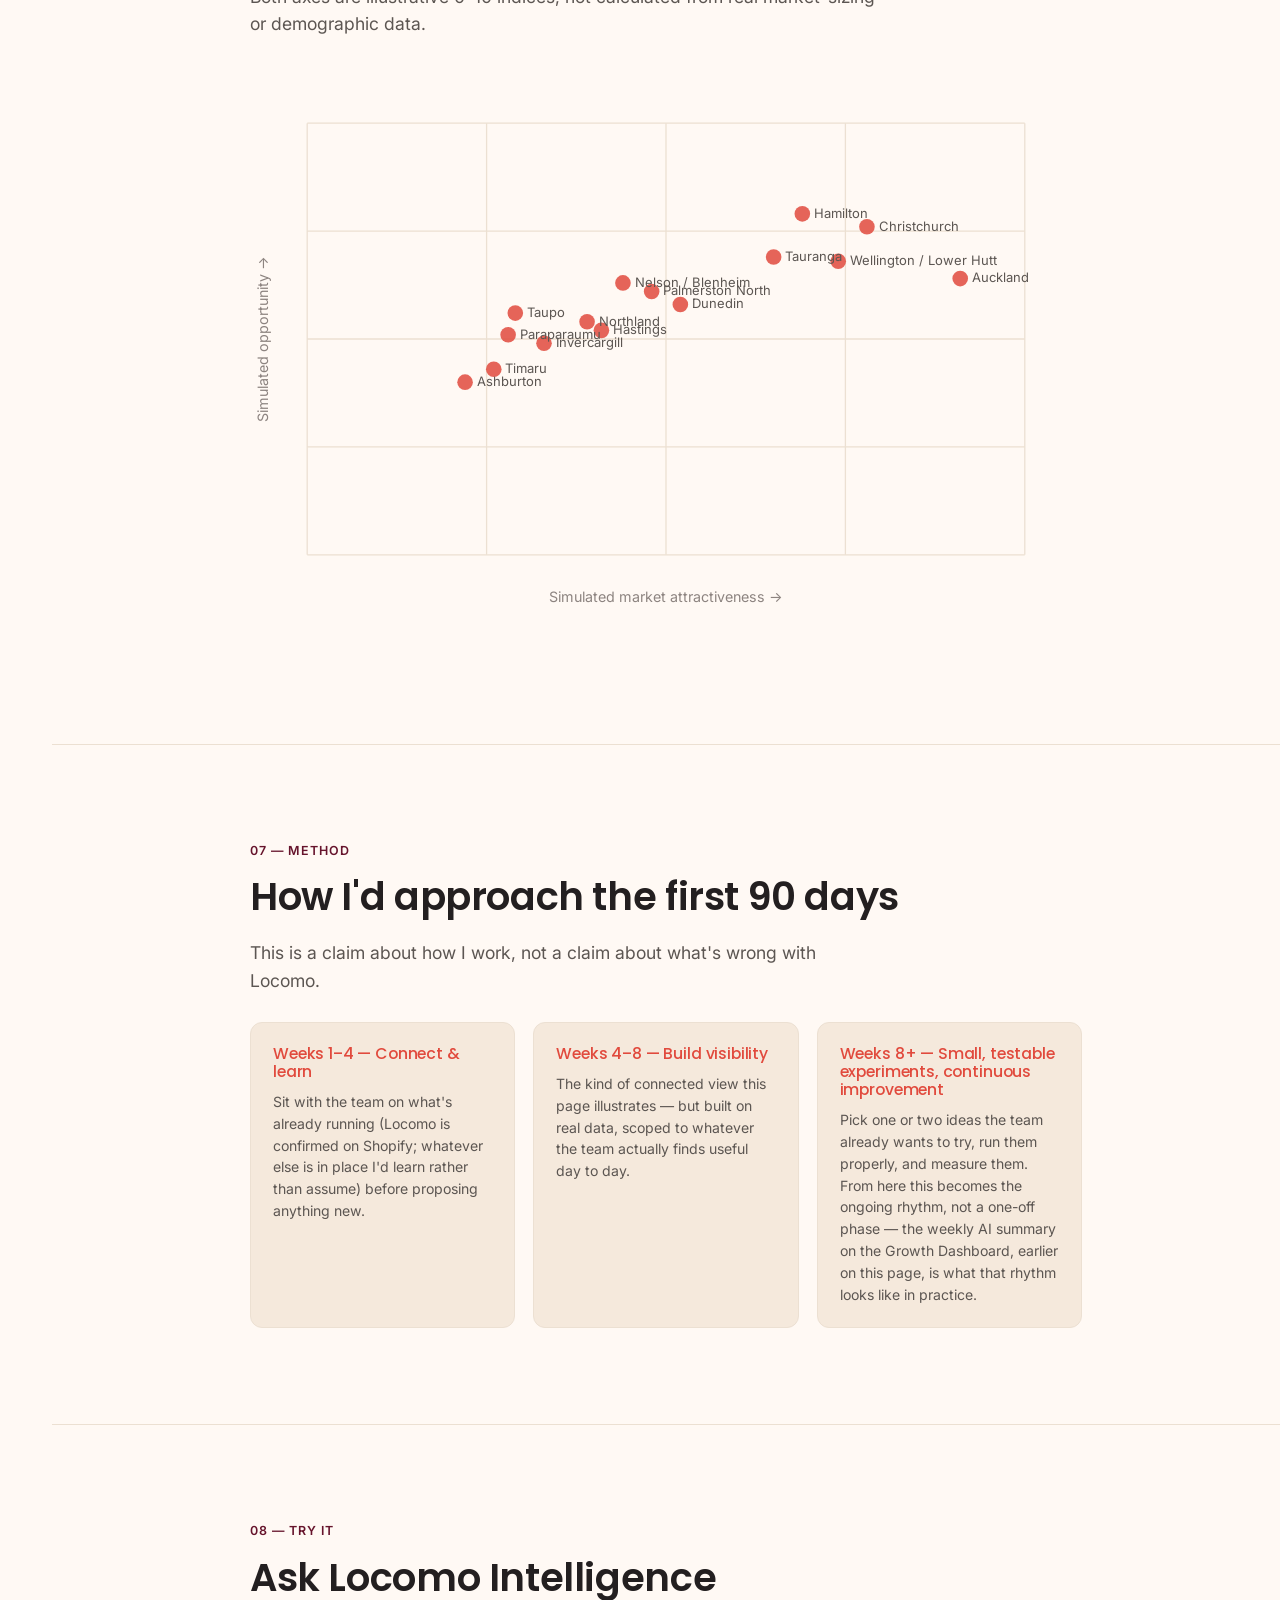
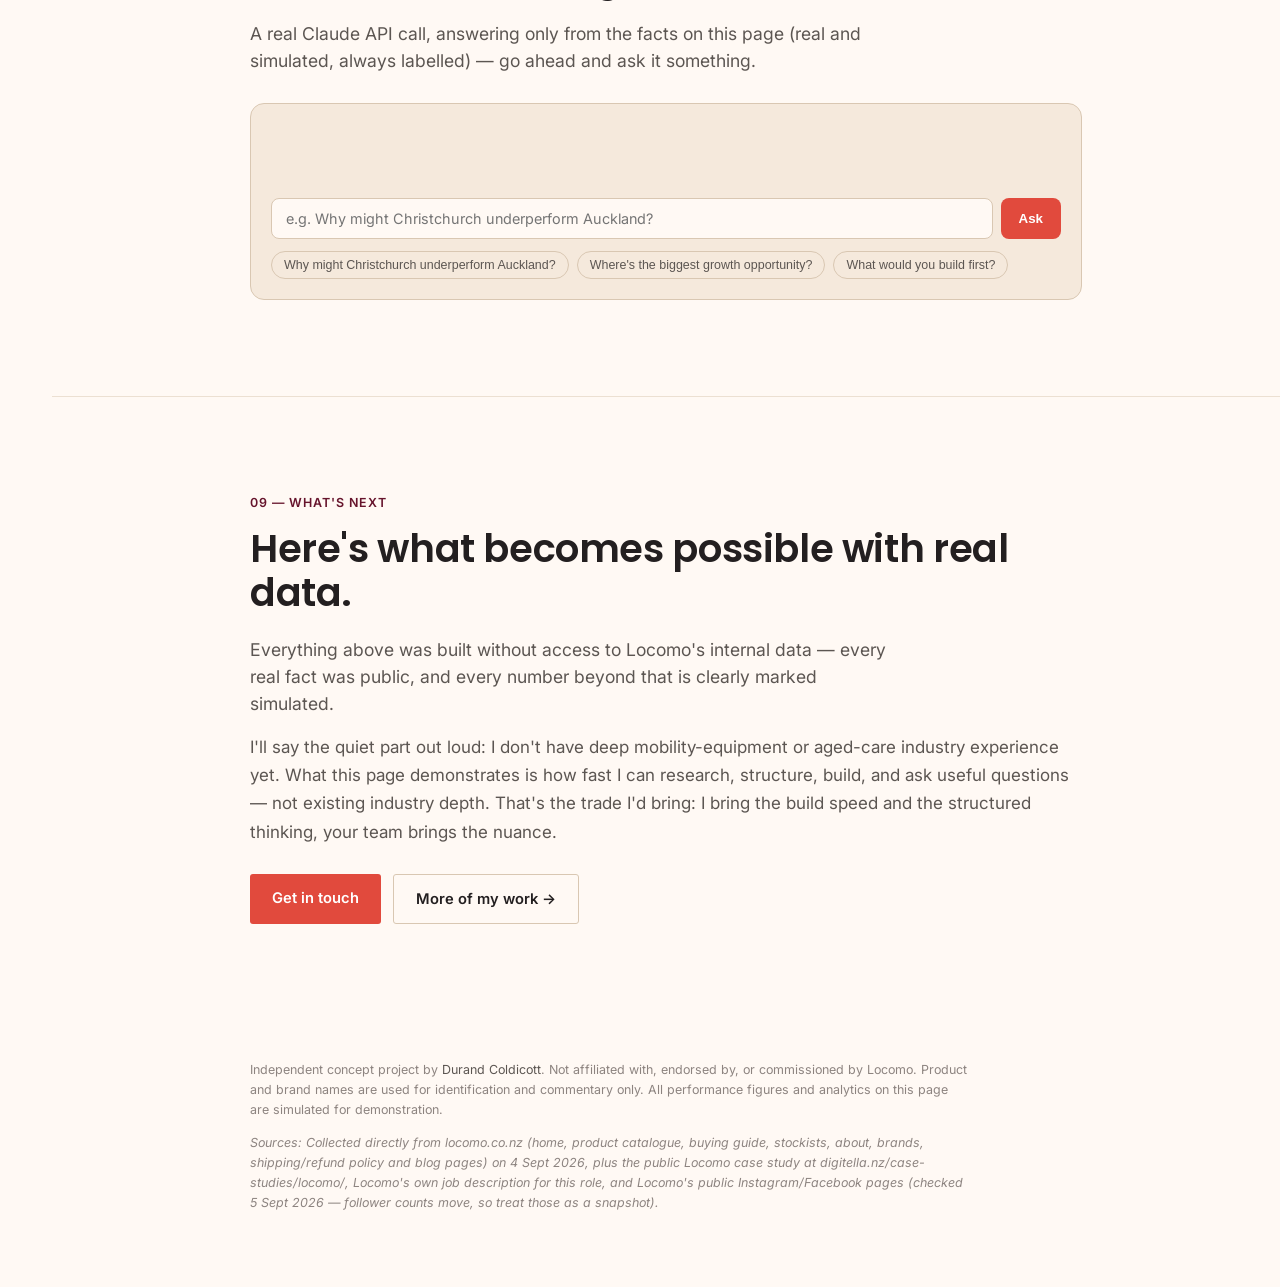
==== commit 5902f05e: "Rebuild /locomo palette to match locomo.co.nz's real brand - Pull the actual token set from locomo.c" ====
--- a/locomo/index.html
+++ b/locomo/index.html
@@ -4,7 +4,7 @@
 	<script>
 		(function () {
 			var saved = localStorage.getItem("theme");
-			var theme = saved || (window.matchMedia("(prefers-color-scheme: light)").matches ? "light" : "dark");
+			var theme = saved || "light";
 			document.documentElement.setAttribute("data-theme", theme);
 		})();
 	</script>
@@ -17,7 +17,7 @@
 	<link rel="icon" href="/images/gallery/favicon.png" type="image/png">
 	<link rel="preconnect" href="https://fonts.googleapis.com">
 	<link rel="preconnect" href="https://fonts.gstatic.com" crossorigin>
-	<link href="https://fonts.googleapis.com/css2?family=Space+Grotesk:wght@500;600;700&family=Inter:wght@400;500;600&display=swap" rel="stylesheet">
+	<link href="https://fonts.googleapis.com/css2?family=Poppins:wght@500;600;700&family=Inter:wght@400;500;600&display=swap" rel="stylesheet">
 	<link rel="stylesheet" href="/assets/css/main.css" />
 	<link rel="stylesheet" href="assets/locomo.css" />
 </head>
--- a/locomo/assets/locomo.css
+++ b/locomo/assets/locomo.css
@@ -3,26 +3,34 @@
    dark/light theme mechanics (data-theme on <html>), but defines its own
    token palette so this reads as "case study," not "personal homepage." */
 
+/* Palette lifted directly from locomo.co.nz (checked 5 Sept 2026): warm
+   cream #FFF9F4 surface, near-black #231F20 ink, a bright coral #FF594C and
+   a deep burgundy #66142C as its two accent tones, Poppins headings over
+   Inter body copy. Light is the on-brand default; dark is the same brand
+   hues re-stepped for a dark surface, not a different identity. */
 :root {
-	--bg: #12181A;
-	--bg-elevated: #1B2427;
-	--text: #E7F3EF;
-	--text-muted: #8FB0A8;
-	--text-faint: #5E7A73;
-	--accent: #58B09C;
-	--accent-dim: #2F5C4F;
-	--on-accent: #0A1210;
-	--border: #223330;
-	--border-strong: #34504A;
-
-	--lc-verified: #58B09C;
+	--font-display: "Poppins", "Segoe UI", system-ui, sans-serif;
+
+	--bg: #241512;
+	--bg-elevated: #331E19;
+	--text: #FBEFE6;
+	--text-muted: #D2B4A7;
+	--text-faint: #96776B;
+	--accent: #FF6E58;
+	--accent-dim: #5C2A22;
+	--on-accent: #2A1310;
+	--border: #432924;
+	--border-strong: #5D3931;
+	--brand-2: #E88098;
+
+	--lc-verified: #4FAF8E;
 	--lc-estimated: #7FB3E0;
 	--lc-simulated: #E0B24D;
 	--lc-hypothesis: #B79EDB;
-	--lc-not-visible: #6E7D7A;
+	--lc-not-visible: #8A7A72;
 
 	/* Dataviz categorical palette (skill-validated 8-hue set), dark steps,
-	   checked against this surface (#12181A): all 8 pass contrast/CVD. */
+	   re-checked against this surface (#241512): all 8 pass contrast/CVD. */
 	--cat-1: #3987E5; --cat-2: #D95926; --cat-3: #199E70; --cat-4: #C98500;
 	--cat-5: #D55181; --cat-6: #008300; --cat-7: #9085E9; --cat-8: #E66767;
 	--good: #0CA30C;
@@ -31,27 +39,28 @@
 }
 
 :root[data-theme="light"] {
-	--bg: #F1F4F2;
-	--bg-elevated: #E1E8E4;
-	--text: #1E2A26;
-	--text-muted: #47605A;
-	--text-faint: #7C948D;
-	--accent: #2C7B68;
-	--accent-dim: #DCEBE6;
+	--bg: #FFF9F4;
+	--bg-elevated: #F5E9DC;
+	--text: #231F20;
+	--text-muted: #5C5652;
+	--text-faint: #8D8480;
+	--accent: #E14A3D;
+	--accent-dim: #FCE0DB;
 	--on-accent: #FFFFFF;
-	--border: #D2DBD7;
-	--border-strong: #A9BDB6;
+	--border: #ECE0D2;
+	--border-strong: #D9C7B2;
+	--brand-2: #66142C;
 
 	--lc-verified: #2C7B68;
 	--lc-estimated: #2F6FA8;
 	--lc-simulated: #A87A12;
 	--lc-hypothesis: #7A5FA6;
-	--lc-not-visible: #7C8A85;
-
-	/* Dataviz categorical palette, light steps, checked against this surface
-	   (#F1F4F2): all 8 pass — 4 slots (orange/aqua/yellow/magenta) sit below
-	   3:1 fill-contrast by design, so those are always paired with a visible
-	   text label (never color alone) wherever they're used below. */
+	--lc-not-visible: #7C6F68;
+
+	/* Dataviz categorical palette, light steps, re-checked against this
+	   surface (#FFF9F4): all 8 pass — 4 slots (orange/aqua/yellow/magenta)
+	   sit below 3:1 fill-contrast by design, so those are always paired
+	   with a visible text label (never color alone) wherever they're used. */
 	--cat-1: #2A78D6; --cat-2: #EB6834; --cat-3: #1BAF7A; --cat-4: #EDA100;
 	--cat-5: #E87BA4; --cat-6: #008300; --cat-7: #4A3AA7; --cat-8: #E34948;
 	--good: #006300;
@@ -126,7 +135,7 @@
 
 .lc-eyebrow {
 	font-family: var(--font-body); font-weight: 600; font-size: 0.78rem;
-	letter-spacing: 0.08em; text-transform: uppercase; color: var(--accent); margin: 0 0 14px;
+	letter-spacing: 0.08em; text-transform: uppercase; color: var(--brand-2); margin: 0 0 14px;
 }
 h1 { font-size: clamp(2.4rem, 6vw, 4rem); line-height: 1.05; margin: 0 0 24px; letter-spacing: -0.01em; }
 h2 { font-size: clamp(1.7rem, 3.6vw, 2.4rem); line-height: 1.15; margin: 0 0 20px; }
@@ -379,7 +388,7 @@
 
 /* Screen 10 — closing */
 .lc-closing-actions { display: flex; gap: 12px; flex-wrap: wrap; margin-top: 28px; }
-.lc-btn { display: inline-block; padding: 12px 22px; border-radius: 8px; background: var(--accent); color: var(--on-accent); text-decoration: none; font-weight: 600; font-size: 0.92rem; }
+.lc-btn { display: inline-block; padding: 12px 22px; border-radius: 3px; background: var(--accent); color: var(--on-accent); text-decoration: none; font-weight: 600; font-size: 0.92rem; }
 .lc-btn-ghost { background: transparent; color: var(--text); border: 1px solid var(--border-strong); }
 
 #lc-footer { margin-left: 52px; padding: 40px 0 60px; }
